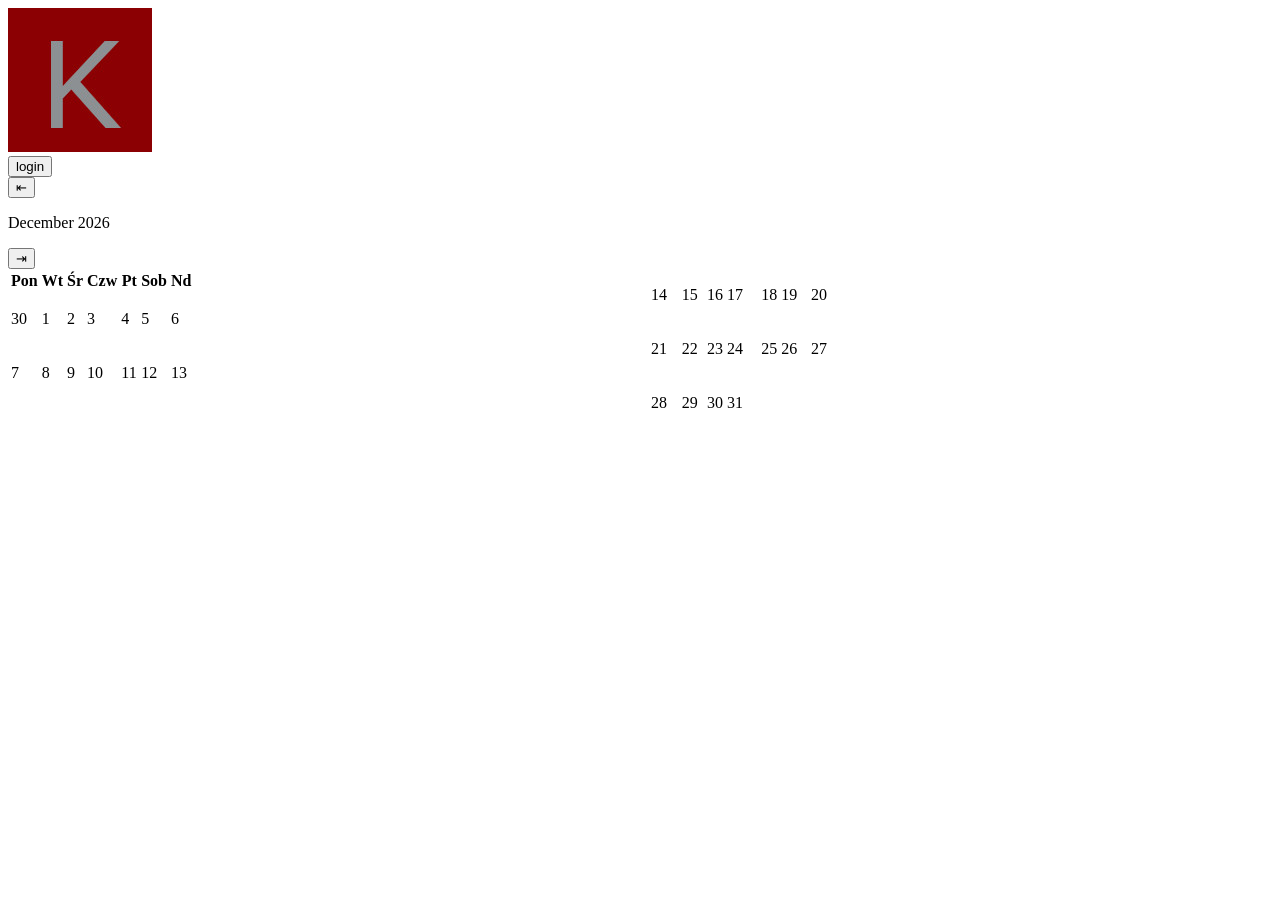
==== index.html @ d73b8485 "Added base of dynamic calendar" ====
<!DOCTYPE html>
<html lang="pl">
<head>
    <title>Kalendarz Akademicki Politechniki Łódzkiej</title>
    <meta charset="UTF-8"/>
    <link rel="stylesheet" href="/11-resources/01-css/style.css">
    <link rel="stylesheet" href="/01-pages/00-00-index/01-css/calendar.css">
    <link rel="icon" href="/11-resources/02-image/Favico.jpg">
    <script type="text/javascript" src="/01-pages/00-00-index/05-js/index.js"></script>
</head>
<body>
    <header>
        <section>
            <img src="/11-resources/02-image/Favico.jpg">
        </section>
        <section>
            <button id="login-button">login</button>
        </section>
    </header>
    <main>
        <nav>
            <button id="prev-month-button">&larrb;</button>
            <p id="current-date-paragraph"></p>
            <button id="next-month-button">&rarrb;</button>
        </nav>
        <section id="calendar">
            <section id="calendar-main">
                <table>
                    <thead></thead>
                    <tbody></tbody>
                </table>
            </section>
            <section id="calendar-legend">

            </section>
        </section>
    </main>
    <script>
        document.addEventListener("DOMContentLoaded", () => start());
        document.getElementById("login-button").addEventListener("click", function() {
            window.location = "login.html";
        });
        document.getElementById("next-month-button").addEventListener("click", () => nextMonth());
        document.getElementById("prev-month-button").addEventListener("click", () => prevMonth());
    </script>
</body>
</html>
---- 01-pages/00-00-index/01-css/calendar.css ----
#calendar {
    columns: 2;
}

#calendar-main {
    width: 70%;
}

#calendar-legend {
    width: 30%;
}
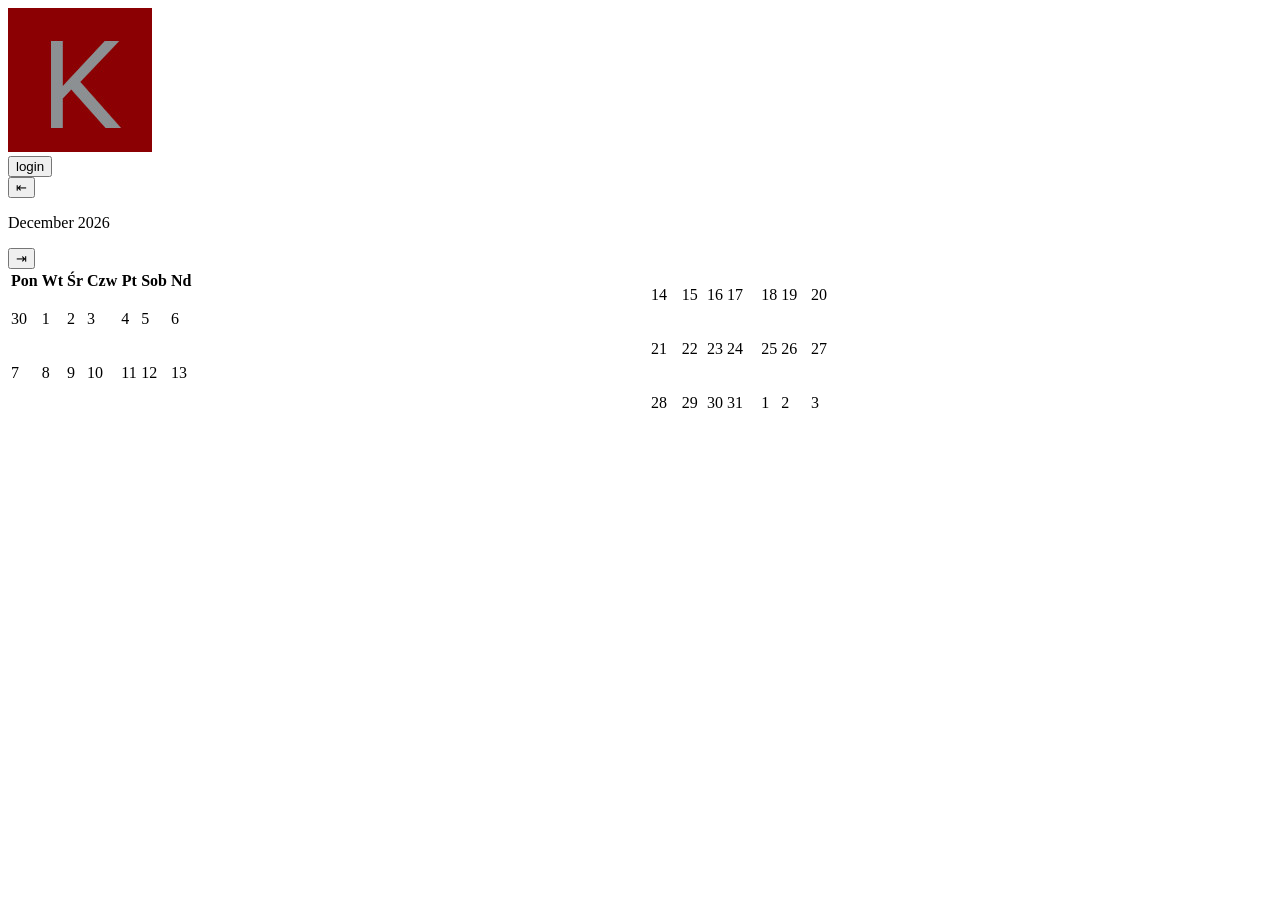
==== commit 78f4860f: "Fixed login page name" ====
--- a/index.html
+++ b/index.html
@@ -38,7 +38,7 @@
     <script>
         document.addEventListener("DOMContentLoaded", () => start());
         document.getElementById("login-button").addEventListener("click", function() {
-            window.location = "login.html";
+            window.location = "/00-01-login.html";
         });
         document.getElementById("next-month-button").addEventListener("click", () => nextMonth());
         document.getElementById("prev-month-button").addEventListener("click", () => prevMonth());
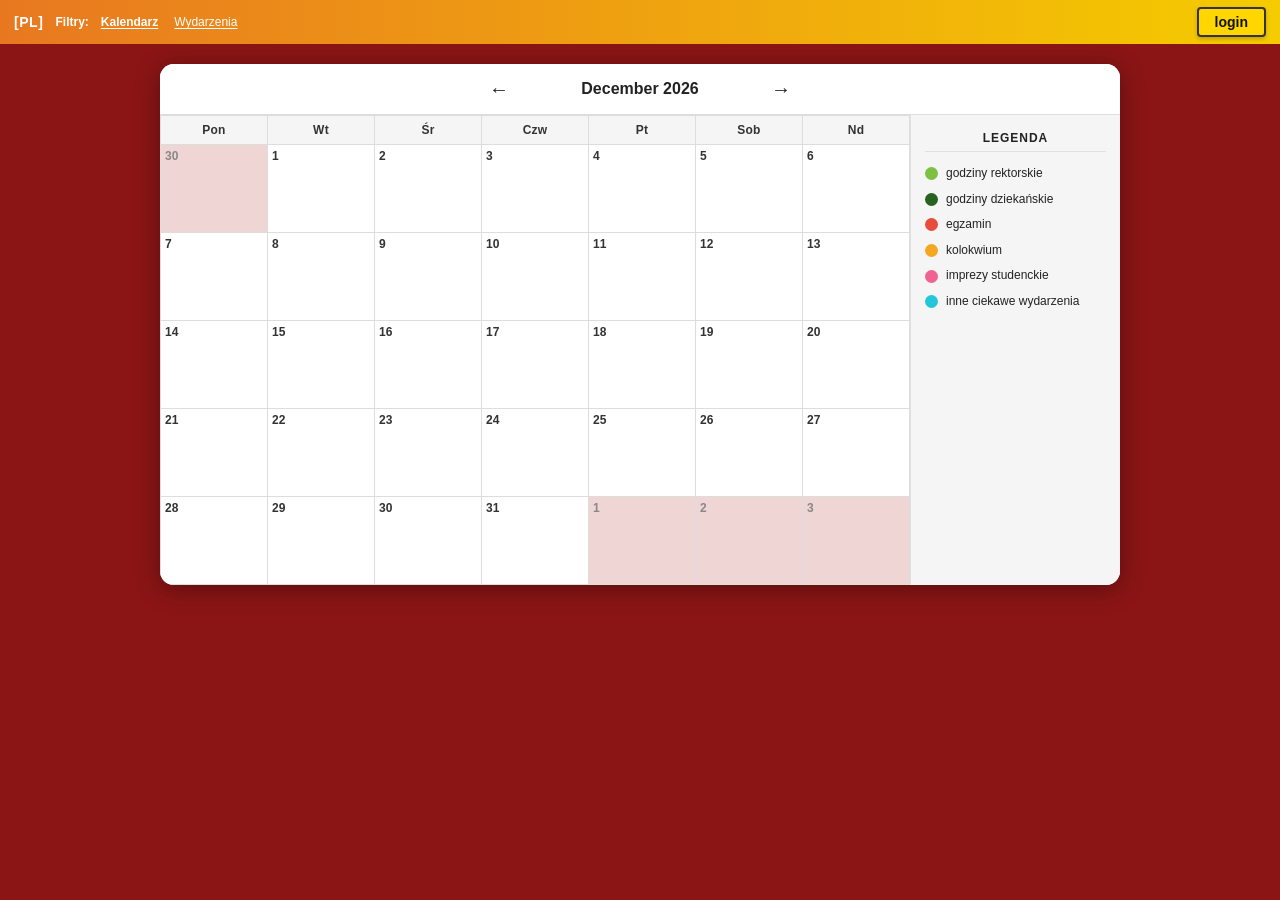
==== commit 4d52fa97: "Almost finished frontend" ====
--- a/index.html
+++ b/index.html
@@ -3,45 +3,162 @@
 <head>
     <title>Kalendarz Akademicki Politechniki Łódzkiej</title>
     <meta charset="UTF-8"/>
-    <link rel="stylesheet" href="/11-resources/01-css/style.css">
-    <link rel="stylesheet" href="/01-pages/00-00-index/01-css/calendar.css">
-    <link rel="icon" href="/11-resources/02-image/Favico.jpg">
-    <script type="text/javascript" src="/01-pages/00-00-index/05-js/index.js"></script>
+    <meta name="viewport" content="width=device-width, initial-scale=1.0">
+    <link rel="stylesheet" href="11-resources/01-css/style.css">
+    <link rel="stylesheet" href="01-pages/00-00-index/01-css/calendar.css">
+    <link rel="icon" href="11-resources/02-image/Favico.jpg">
+    <!-- Kolejność ważna: db → auth → index → editor -->
+    <script src="01-pages/00-00-index/05-js/db.js"></script>
+    <script src="01-pages/00-00-index/05-js/auth.js"></script>
+    <script src="01-pages/00-00-index/05-js/index.js"></script>
+    <script src="01-pages/00-00-index/05-js/editor.js"></script>
 </head>
 <body>
-    <header>
-        <section>
-            <img src="/11-resources/02-image/Favico.jpg">
-        </section>
-        <section>
-            <button id="login-button">login</button>
-        </section>
+    <header class="app-header">
+        <span class="lang-indicator">[PL]</span>
+        <div class="header-filters">
+            <span class="filters-label">Filtry:</span>
+            <button class="tab-btn tab-btn--active" id="tab-calendar">Kalendarz</button>
+            <button class="tab-btn" id="tab-events">Wydarzenia</button>
+            <button class="tab-btn" id="tab-edit" hidden>Edytuj</button>
+        </div>
+        <div class="header-actions">
+            <span class="editor-badge" id="editor-badge" hidden>REDAKTOR</span>
+            <button class="btn-login" id="login-button">login</button>
+        </div>
     </header>
+
     <main>
-        <nav>
-            <button id="prev-month-button">&larrb;</button>
-            <p id="current-date-paragraph"></p>
-            <button id="next-month-button">&rarrb;</button>
-        </nav>
-        <section id="calendar">
-            <section id="calendar-main">
-                <table>
-                    <thead></thead>
-                    <tbody></tbody>
-                </table>
+        <div class="calendar-wrapper">
+            <nav class="month-nav">
+                <button class="btn-nav" id="prev-month-button">&#8592;</button>
+                <p id="current-date-paragraph"></p>
+                <button class="btn-nav" id="next-month-button">&#8594;</button>
+            </nav>
+
+            <section id="calendar">
+                <!-- Siatka kalendarza -->
+                <section id="calendar-main">
+                    <table>
+                        <thead></thead>
+                        <tbody></tbody>
+                    </table>
+                </section>
+
+                <!-- Legenda (widok widza) -->
+                <section id="calendar-legend">
+                    <h3 class="legend-title">LEGENDA</h3>
+                    <div class="legend-item">
+                        <span class="legend-dot legend-dot--rektorskie"></span>godziny rektorskie
+                    </div>
+                    <div class="legend-item">
+                        <span class="legend-dot legend-dot--dziekanskie"></span>godziny dziekańskie
+                    </div>
+                    <div class="legend-item">
+                        <span class="legend-dot legend-dot--egzamin"></span>egzamin
+                    </div>
+                    <div class="legend-item">
+                        <span class="legend-dot legend-dot--kolokwium"></span>kolokwium
+                    </div>
+                    <div class="legend-item">
+                        <span class="legend-dot legend-dot--imprezy"></span>imprezy studenckie
+                    </div>
+                    <div class="legend-item">
+                        <span class="legend-dot legend-dot--inne"></span>inne ciekawe wydarzenia
+                    </div>
+                </section>
+
+                <!-- Panel redaktora (tryb Edytuj) — domyślnie ukryty -->
+                <aside id="editor-panel" class="editor-panel" hidden>
+                    <div class="editor-panel__title" id="editor-date-title">Wybierz datę ↑</div>
+
+                    <ul class="event-list" id="event-list"></ul>
+
+                    <form class="event-form" id="event-form" hidden novalidate>
+                        <!-- Krok 1: siatka kategorii -->
+                        <div class="form-kat-grid" id="form-kat-grid">
+                            <button type="button" class="form-kat-btn form-kat-btn--rektorskie" data-kat="rektorskie">godziny rektorskie</button>
+                            <button type="button" class="form-kat-btn form-kat-btn--dziekanskie" data-kat="dziekanskie">godziny dziekańskie</button>
+                            <button type="button" class="form-kat-btn form-kat-btn--egzamin" data-kat="egzamin">egzamin</button>
+                            <button type="button" class="form-kat-btn form-kat-btn--kolokwium" data-kat="kolokwium">kolokwium</button>
+                            <button type="button" class="form-kat-btn form-kat-btn--imprezy" data-kat="imprezy">imprezy studenckie</button>
+                            <button type="button" class="form-kat-btn form-kat-btn--inne" data-kat="inne">inne ciekawe wydarzenia</button>
+                        </div>
+                        <!-- Krok 2: banner wybranej kategorii -->
+                        <div class="form-kat-banner" id="form-kat-banner" hidden></div>
+                        <!-- Pola wspólne -->
+                        <label class="event-form__label">dnia
+                            <input type="date" class="event-form__input" id="form-data" required>
+                        </label>
+                        <label class="event-form__label">w godzinach
+                            <div class="event-form__time-row">
+                                <input type="time" class="event-form__input" id="form-czas-od">
+                                <span>–</span>
+                                <input type="time" class="event-form__input" id="form-czas-do">
+                            </div>
+                        </label>
+                        <label class="event-form__label" id="form-skrot-label" hidden>skrót
+                            <input type="text" class="event-form__input" id="form-skrot"
+                                   placeholder="np. AM2, Juwenalia..." required>
+                        </label>
+                        <!-- Pola tylko dla egzaminu / kolokwium -->
+                        <div id="form-exam-fields" hidden>
+                            <label class="event-form__label">grupa
+                                <input type="text" class="event-form__input" id="form-grupa" placeholder="np. I1">
+                            </label>
+                            <label class="event-form__label">Przedmiot
+                                <input type="text" class="event-form__input" id="form-przedmiot" placeholder="pełna nazwa">
+                            </label>
+                            <label class="event-form__label">sala
+                                <input type="text" class="event-form__input" id="form-sala" placeholder="np. C2.WEIA">
+                            </label>
+                        </div>
+                        <label class="event-form__label">szczegóły
+                            <textarea class="event-form__textarea" id="form-szczegoly"
+                                      placeholder="dodatkowe informacje..."></textarea>
+                        </label>
+                        <div class="event-form-buttons">
+                            <button type="submit" class="btn-confirm" id="btn-confirm">ZATWIERDŹ</button>
+                            <button type="button" class="btn-odrzuc" id="btn-odrzuc">ODRZUĆ</button>
+                        </div>
+                    </form>
+                </aside>
             </section>
-            <section id="calendar-legend">
+        </div>
+    </main>
 
-            </section>
-        </section>
-    </main>
+    <footer class="mobile-footer">
+        <button class="footer-tab footer-tab--active">Kalendarz &#9660;</button>
+        <button class="footer-tab">Pogoda</button>
+        <button class="footer-tab">Legenda</button>
+    </footer>
+
+    <!-- Dymek informacyjny (macOS-style popover) -->
+    <div id="event-popover" class="event-popover" hidden>
+        <div class="popover-header" id="popover-header"></div>
+        <div class="popover-body">
+            <div class="popover-main"     id="popover-main"></div>
+            <div class="popover-time"     id="popover-time"     hidden></div>
+            <div class="popover-group"    id="popover-group"    hidden></div>
+            <div class="popover-location" id="popover-location" hidden></div>
+            <div class="popover-details"  id="popover-details"  hidden></div>
+            <!-- Przyciski akcji — widoczne tylko dla redaktora -->
+            <div class="popover-actions" id="popover-actions" hidden>
+                <button class="btn-popover-edit"   id="btn-popover-edit">Edytuj</button>
+                <button class="btn-popover-cancel" id="btn-popover-cancel">Odwołaj</button>
+            </div>
+        </div>
+    </div>
+
     <script>
         document.addEventListener("DOMContentLoaded", () => start());
-        document.getElementById("login-button").addEventListener("click", function() {
-            window.location = "/00-01-login.html";
+        document.getElementById("login-button").addEventListener("click", function () {
+            if (!Auth.isLoggedIn()) {
+                window.location = "00-01-login.html";
+            }
         });
         document.getElementById("next-month-button").addEventListener("click", () => nextMonth());
         document.getElementById("prev-month-button").addEventListener("click", () => prevMonth());
     </script>
 </body>
-</html>+</html>
--- a/11-resources/01-css/style.css
+++ b/11-resources/01-css/style.css
@@ -0,0 +1,525 @@
+/* ============================================================
+   KALENDARZ PODRĘCZNY STUDENTA — Global Styles
+   ============================================================ */
+
+/* ============================================================
+   CSS CUSTOM PROPERTIES
+   ============================================================ */
+:root {
+  /* App background */
+  --color-bg-app: #8b1515;
+
+  /* Header gradient */
+  --color-header-from: #e87820;
+  --color-header-to:   #f5cc00;
+
+  /* Surfaces */
+  --color-bg-card:       #ffffff;
+  --color-bg-card-inner: #f7f7f7;
+
+  /* Text */
+  --color-text-on-dark:  #ffffff;
+  --color-text-on-light: #222222;
+  --color-text-muted:    #888888;
+
+  /* Primary button — yellow */
+  --color-btn-primary-bg:     #ffd600;
+  --color-btn-primary-border: #333333;
+  --color-btn-primary-text:   #111111;
+
+  /* Secondary button — white */
+  --color-btn-secondary-bg:     #ffffff;
+  --color-btn-secondary-border: #555555;
+  --color-btn-secondary-text:   #222222;
+
+  /* Inputs */
+  --color-input-bg:     #f0f0f0;
+  --color-input-border: #cccccc;
+  --color-input-text:   #333333;
+  --color-input-focus:  #ffd600;
+
+  /* Calendar cells */
+  --color-cell-active:   #ffffff;
+  --color-cell-inactive: #f0d5d5;
+  --color-cell-border:   #dddddd;
+  --color-cell-head-bg:  #f5f5f5;
+  --color-cell-head-text:#333333;
+
+  /* Event category colours */
+  --color-cat-rektorskie:  #7cc142;
+  --color-cat-dziekanskie: #276221;
+  --color-cat-egzamin:     #e74c3c;
+  --color-cat-kolokwium:   #f5a623;
+  --color-cat-imprezy:     #f06292;
+  --color-cat-inne:        #26c6da;
+
+  /* Legend */
+  --color-legend-bg:     #f5f5f5;
+  --color-legend-border: #e0e0e0;
+
+  /* Error / status */
+  --color-error-bg:     #fff0f0;
+  --color-error-border: #cc0000;
+  --color-error-text:   #cc0000;
+
+  /* Editor badge */
+  --color-editor-bg:   #4caf50;
+  --color-editor-text: #ffffff;
+
+  /* Sizing & spacing */
+  --header-h:          44px;
+  --footer-mobile-h:   48px;
+  --radius-sm:          4px;
+  --radius-md:          8px;
+  --radius-lg:         14px;
+
+  /* Shadows */
+  --shadow-card: 0 4px 24px rgba(0, 0, 0, 0.35);
+  --shadow-btn:  0 2px 4px  rgba(0, 0, 0, 0.20);
+
+  /* Typography */
+  --font-main:   'Segoe UI', Arial, sans-serif;
+  --fz-xs:   10px;
+  --fz-sm:   12px;
+  --fz-base: 14px;
+  --fz-md:   15px;
+  --fz-lg:   16px;
+  --fz-xl:   20px;
+}
+
+/* ---- Dark theme skeleton (activate via JS: document.documentElement.dataset.theme="dark") ---- */
+[data-theme="dark"] {
+  --color-bg-app:        #1a0505;
+  --color-bg-card:       #252525;
+  --color-bg-card-inner: #2e2e2e;
+  --color-text-on-light: #f0f0f0;
+  --color-text-muted:    #aaaaaa;
+  --color-cell-active:   #2e2e2e;
+  --color-cell-inactive: #1f1f1f;
+  --color-cell-border:   #444444;
+  --color-cell-head-bg:  #333333;
+  --color-cell-head-text:#cccccc;
+  --color-input-bg:      #3a3a3a;
+  --color-input-border:  #555555;
+  --color-input-text:    #f0f0f0;
+  --color-legend-bg:     #252525;
+  --color-legend-border: #444444;
+  --color-error-bg:      #3a1010;
+  --color-error-text:    #ff8080;
+}
+
+/* ---- High-contrast theme skeleton (activate via JS: document.documentElement.dataset.theme="contrast") ---- */
+[data-theme="contrast"] {
+  --color-bg-app:             #000000;
+  --color-header-from:        #ff6600;
+  --color-header-to:          #ffdd00;
+  --color-bg-card:            #ffffff;
+  --color-bg-card-inner:      #ffffff;
+  --color-text-on-light:      #000000;
+  --color-text-muted:         #444444;
+  --color-btn-primary-bg:     #ffff00;
+  --color-btn-primary-border: #000000;
+  --color-btn-primary-text:   #000000;
+  --color-btn-secondary-bg:     #ffffff;
+  --color-btn-secondary-border: #000000;
+  --color-btn-secondary-text:   #000000;
+  --color-input-bg:           #ffffff;
+  --color-input-border:       #000000;
+  --color-input-text:         #000000;
+  --color-cell-border:        #000000;
+  --color-cell-inactive:      #e8e8e8;
+  --color-cell-head-bg:       #f0f0f0;
+  --color-legend-bg:          #f0f0f0;
+  --color-legend-border:      #000000;
+  --color-error-border:       #000000;
+  --color-error-text:         #000000;
+}
+
+
+/* ============================================================
+   RESET & BASE
+   ============================================================ */
+*, *::before, *::after {
+  box-sizing: border-box;
+  margin: 0;
+  padding: 0;
+}
+
+html {
+  font-size: var(--fz-base);
+  scroll-behavior: smooth;
+}
+
+body {
+  font-family: var(--font-main);
+  background-color: var(--color-bg-app);
+  color: var(--color-text-on-dark);
+  min-height: 100vh;
+  overflow-x: hidden;
+}
+
+img {
+  max-width: 100%;
+  display: block;
+}
+
+button {
+  font-family: var(--font-main);
+  cursor: pointer;
+}
+
+[hidden] {
+  display: none !important;
+}
+
+
+/* ============================================================
+   HEADER
+   ============================================================ */
+.app-header {
+  position: sticky;
+  top: 0;
+  z-index: 100;
+  width: 100%;
+  min-height: var(--header-h);
+  background: linear-gradient(to right, var(--color-header-from), var(--color-header-to));
+  display: flex;
+  align-items: center;
+  padding: 0 14px;
+  gap: 12px;
+}
+
+.lang-indicator {
+  font-weight: 700;
+  font-size: var(--fz-base);
+  color: var(--color-text-on-dark);
+  letter-spacing: 0.04em;
+  flex-shrink: 0;
+  white-space: nowrap;
+}
+
+.header-filters {
+  display: flex;
+  align-items: center;
+  gap: 8px;
+  flex: 1;
+  flex-wrap: nowrap;
+  overflow: hidden;
+}
+
+.filters-label {
+  color: var(--color-text-on-dark);
+  font-size: var(--fz-sm);
+  font-weight: 600;
+  white-space: nowrap;
+}
+
+.header-actions {
+  display: flex;
+  align-items: center;
+  gap: 8px;
+  flex-shrink: 0;
+}
+
+/* ============================================================
+   TAB BUTTONS (header filter tabs)
+   ============================================================ */
+.tab-btn {
+  background: none;
+  border: none;
+  color: var(--color-text-on-dark);
+  font-size: var(--fz-sm);
+  font-family: var(--font-main);
+  font-weight: 400;
+  cursor: pointer;
+  padding: 2px 4px;
+  text-decoration: underline;
+  text-underline-offset: 2px;
+  white-space: nowrap;
+  border-radius: var(--radius-sm);
+  transition: opacity 0.12s;
+}
+
+.tab-btn--active {
+  font-weight: 700;
+}
+
+.tab-btn:hover {
+  opacity: 0.8;
+}
+
+
+/* ============================================================
+   PRIMARY BUTTON — yellow
+   ============================================================ */
+.btn-primary,
+.btn-login {
+  background-color: var(--color-btn-primary-bg);
+  color: var(--color-btn-primary-text);
+  border: 2px solid var(--color-btn-primary-border);
+  border-radius: var(--radius-sm);
+  padding: 5px 16px;
+  font-size: var(--fz-base);
+  font-weight: 700;
+  box-shadow: var(--shadow-btn);
+  transition: filter 0.12s;
+  white-space: nowrap;
+}
+
+.btn-primary:hover,
+.btn-login:hover {
+  filter: brightness(0.92);
+}
+
+/* ============================================================
+   SECONDARY BUTTON — white
+   ============================================================ */
+.btn-secondary {
+  background-color: var(--color-btn-secondary-bg);
+  color: var(--color-btn-secondary-text);
+  border: 2px solid var(--color-btn-secondary-border);
+  border-radius: var(--radius-sm);
+  padding: 5px 16px;
+  font-size: var(--fz-base);
+  font-weight: 700;
+  box-shadow: var(--shadow-btn);
+  transition: filter 0.12s;
+  white-space: nowrap;
+}
+
+.btn-secondary:hover {
+  filter: brightness(0.93);
+}
+
+
+/* ============================================================
+   EDITOR BADGE
+   ============================================================ */
+.editor-badge {
+  background-color: var(--color-editor-bg);
+  color: var(--color-editor-text);
+  font-weight: 700;
+  font-size: var(--fz-sm);
+  padding: 3px 10px;
+  border-radius: var(--radius-sm);
+  letter-spacing: 0.07em;
+  white-space: nowrap;
+}
+
+
+/* ============================================================
+   FORM INPUT (shared)
+   ============================================================ */
+.form-input {
+  display: block;
+  width: 100%;
+  background-color: var(--color-input-bg);
+  border: 1px solid var(--color-input-border);
+  border-radius: var(--radius-sm);
+  padding: 8px 12px;
+  font-size: var(--fz-base);
+  font-family: var(--font-main);
+  color: var(--color-input-text);
+  transition: border-color 0.12s, outline 0.12s;
+}
+
+.form-input::placeholder {
+  color: var(--color-text-muted);
+}
+
+.form-input:focus {
+  outline: 2px solid var(--color-input-focus);
+  outline-offset: 1px;
+  border-color: var(--color-input-focus);
+}
+
+
+/* ============================================================
+   MAIN / PAGE LAYOUT
+   ============================================================ */
+main {
+  padding: 20px 16px;
+  display: flex;
+  justify-content: center;
+  align-items: flex-start;
+  min-height: calc(100vh - var(--header-h));
+}
+
+
+/* ============================================================
+   LOGIN PAGE
+   ============================================================ */
+.login-page main {
+  align-items: center;
+  min-height: calc(100vh - var(--header-h));
+}
+
+.login-card {
+  background-color: rgba(0, 0, 0, 0.18);
+  border-radius: var(--radius-lg);
+  padding: 40px 48px;
+  width: 100%;
+  max-width: 420px;
+  box-shadow: var(--shadow-card);
+}
+
+.login-title {
+  color: var(--color-text-on-dark);
+  font-size: var(--fz-lg);
+  font-weight: 600;
+  text-align: center;
+  margin-bottom: 24px;
+  line-height: 1.4;
+}
+
+.login-form {
+  display: flex;
+  flex-direction: column;
+  gap: 12px;
+}
+
+.login-buttons {
+  display: flex;
+  gap: 12px;
+  justify-content: center;
+  margin-top: 4px;
+}
+
+.login-buttons .btn-primary,
+.login-buttons .btn-secondary {
+  flex: 1;
+  text-align: center;
+}
+
+.login-error {
+  background-color: var(--color-error-bg);
+  border: 1px solid var(--color-error-border);
+  border-radius: var(--radius-sm);
+  padding: 8px 14px;
+  color: var(--color-error-text);
+  font-size: var(--fz-sm);
+  font-weight: 600;
+  text-align: center;
+}
+
+
+/* ============================================================
+   MOBILE FOOTER NAVIGATION
+   ============================================================ */
+.mobile-footer {
+  display: none;
+  position: fixed;
+  bottom: 0;
+  left: 0;
+  right: 0;
+  height: var(--footer-mobile-h);
+  background-color: var(--color-bg-app);
+  border-top: 2px solid rgba(255, 255, 255, 0.18);
+  z-index: 200;
+}
+
+.footer-tab {
+  flex: 1;
+  height: 100%;
+  background: none;
+  border: none;
+  border-right: 1px solid rgba(255, 255, 255, 0.18);
+  color: var(--color-text-on-dark);
+  font-size: var(--fz-sm);
+  font-family: var(--font-main);
+  transition: background-color 0.12s;
+}
+
+.footer-tab:last-child {
+  border-right: none;
+}
+
+.footer-tab--active {
+  font-weight: 700;
+  background-color: rgba(255, 255, 255, 0.1);
+}
+
+.footer-tab:hover {
+  background-color: rgba(255, 255, 255, 0.08);
+}
+
+
+/* ============================================================
+   RESPONSIVE — 1024 px
+   ============================================================ */
+@media (max-width: 1024px) {
+  main {
+    padding: 14px 12px;
+  }
+}
+
+
+/* ============================================================
+   RESPONSIVE — 768 px
+   ============================================================ */
+@media (max-width: 768px) {
+  .header-filters {
+    gap: 6px;
+  }
+
+  main {
+    padding: 8px;
+    padding-bottom: calc(var(--footer-mobile-h) + 8px);
+    align-items: flex-start;
+  }
+
+  .mobile-footer {
+    display: flex;
+  }
+
+  /* Login */
+  .login-card {
+    padding: 28px 24px;
+  }
+
+  .login-buttons {
+    flex-direction: column;
+  }
+}
+
+
+/* ============================================================
+   RESPONSIVE — 480 px
+   ============================================================ */
+@media (max-width: 480px) {
+  .app-header {
+    padding: 0 10px;
+    gap: 8px;
+    min-height: 38px;
+    --header-h: 38px;
+  }
+
+  .filters-label {
+    display: none;
+  }
+
+  .tab-btn {
+    font-size: var(--fz-xs);
+  }
+
+  main {
+    padding: 4px;
+    padding-bottom: calc(var(--footer-mobile-h) + 4px);
+  }
+
+  .login-card {
+    padding: 24px 16px;
+    border-radius: var(--radius-md);
+  }
+
+  .login-title {
+    font-size: var(--fz-md);
+  }
+
+  .btn-primary,
+  .btn-login,
+  .btn-secondary {
+    padding: 6px 12px;
+    font-size: var(--fz-sm);
+  }
+}
--- a/01-pages/00-00-index/01-css/calendar.css
+++ b/01-pages/00-00-index/01-css/calendar.css
@@ -1,11 +1,750 @@
+/* ============================================================
+   KALENDARZ PODRĘCZNY STUDENTA — Calendar Styles
+   ============================================================ */
+
+/* ============================================================
+   CALENDAR WRAPPER (white card on dark bg)
+   ============================================================ */
+.calendar-wrapper {
+  background-color: var(--color-bg-card);
+  border-radius: var(--radius-lg);
+  box-shadow: var(--shadow-card);
+  width: 100%;
+  max-width: 960px;
+  overflow: hidden;
+  color: var(--color-text-on-light);
+}
+
+
+/* ============================================================
+   MONTH NAVIGATION (inside white card)
+   ============================================================ */
+.month-nav {
+  display: flex;
+  align-items: center;
+  justify-content: center;
+  gap: 20px;
+  padding: 10px 16px;
+  background-color: var(--color-bg-card);
+  border-bottom: 1px solid var(--color-cell-border);
+}
+
+.month-nav #current-date-paragraph {
+  font-size: var(--fz-lg);
+  font-weight: 700;
+  color: var(--color-text-on-light);
+  min-width: 200px;
+  text-align: center;
+  line-height: 1.3;
+}
+
+.btn-nav {
+  background: none;
+  border: 1px solid transparent;
+  font-size: var(--fz-xl);
+  font-weight: 700;
+  color: var(--color-text-on-light);
+  padding: 4px 10px;
+  border-radius: var(--radius-sm);
+  line-height: 1;
+  transition: background-color 0.12s, border-color 0.12s;
+}
+
+.btn-nav:hover {
+  background-color: var(--color-cell-inactive);
+  border-color: var(--color-cell-border);
+}
+
+
+/* ============================================================
+   CALENDAR SECTION — side-by-side layout
+   ============================================================ */
 #calendar {
-    columns: 2;
+  display: flex;
+  align-items: stretch;
+  min-height: 420px;
 }
 
 #calendar-main {
-    width: 70%;
+  flex: 1;
+  min-width: 0;
+  overflow-x: auto;
 }
 
 #calendar-legend {
-    width: 30%;
-}+  width: 210px;
+  flex-shrink: 0;
+  background-color: var(--color-legend-bg);
+  border-left: 1px solid var(--color-legend-border);
+  padding: 16px 14px;
+}
+
+
+/* ============================================================
+   CALENDAR TABLE
+   ============================================================ */
+#calendar-main table {
+  width: 100%;
+  border-collapse: collapse;
+  table-layout: fixed;
+}
+
+#calendar-main thead th {
+  background-color: var(--color-cell-head-bg);
+  color: var(--color-cell-head-text);
+  font-size: var(--fz-sm);
+  font-weight: 700;
+  text-align: center;
+  padding: 7px 4px;
+  border: 1px solid var(--color-cell-border);
+  letter-spacing: 0.02em;
+}
+
+#calendar-main tbody td {
+  vertical-align: top;
+  border: 1px solid var(--color-cell-border);
+  padding: 4px 4px 2px;
+  height: 88px;
+  position: relative;
+  overflow: hidden;
+}
+
+#calendar-main tbody td > p {
+  font-size: var(--fz-sm);
+  font-weight: 700;
+  color: var(--color-cell-head-text);
+  line-height: 1.2;
+  margin-bottom: 3px;
+}
+
+
+/* ============================================================
+   CALENDAR CELL STATES
+   ============================================================ */
+.tile-calendar-active {
+  background-color: var(--color-cell-active);
+}
+
+.tile-calendar-inactive {
+  background-color: var(--color-cell-inactive);
+}
+
+.tile-calendar-inactive > p {
+  color: var(--color-text-muted) !important;
+}
+
+/* Today highlight */
+.tile-calendar-today {
+  background-color: var(--color-cell-active);
+  outline: 2px solid var(--color-btn-primary-bg);
+  outline-offset: -2px;
+}
+
+.tile-calendar-today > p {
+  color: var(--color-btn-primary-border);
+}
+
+/* Selected cell (editor mode) — yellow fill + glowing orange frame */
+.tile-calendar-selected {
+  background-color: #FFE44D !important;
+  box-shadow:
+    inset 0 0 0 3px #FF9500,
+    inset 0 1px 0 rgba(255, 210, 80, 0.6),
+    0 0 12px rgba(255, 149, 0, 0.45);
+  position: relative;
+  z-index: 1;
+}
+
+
+/* ============================================================
+   EVENT TAGS inside calendar cells
+   ============================================================ */
+.event-tag {
+  display: block;
+  font-size: 9px;
+  font-weight: 700;
+  padding: 1px 4px;
+  border-radius: 3px;
+  margin-bottom: 2px;
+  white-space: nowrap;
+  overflow: hidden;
+  text-overflow: ellipsis;
+  color: #ffffff;
+  line-height: 1.5;
+  cursor: pointer;
+}
+
+/* Live-preview tag — shown while filling in the form */
+.event-tag--preview {
+  font-size: 10px;
+  font-weight: 800;
+  padding: 2px 6px;
+  border-radius: 5px;
+  text-align: center;
+  box-shadow: 0 1px 5px rgba(0, 0, 0, 0.28);
+  letter-spacing: 0.02em;
+}
+
+.event-tag--rektorskie  { background-color: var(--color-cat-rektorskie); }
+.event-tag--dziekanskie { background-color: var(--color-cat-dziekanskie); }
+.event-tag--egzamin     { background-color: var(--color-cat-egzamin); }
+.event-tag--kolokwium   {
+  background-color: var(--color-cat-kolokwium);
+  color: var(--color-text-on-light);
+}
+.event-tag--imprezy     { background-color: var(--color-cat-imprezy); }
+.event-tag--inne        { background-color: var(--color-cat-inne); }
+
+
+/* ============================================================
+   LEGEND PANEL
+   ============================================================ */
+.legend-title,
+#calendar-legend > h3 {
+  font-size: var(--fz-sm);
+  font-weight: 700;
+  color: var(--color-text-on-light);
+  text-align: center;
+  text-transform: uppercase;
+  letter-spacing: 0.08em;
+  margin-bottom: 14px;
+  padding-bottom: 6px;
+  border-bottom: 1px solid var(--color-legend-border);
+}
+
+.legend-item {
+  display: flex;
+  align-items: center;
+  gap: 8px;
+  margin-bottom: 10px;
+  font-size: var(--fz-sm);
+  color: var(--color-text-on-light);
+  line-height: 1.3;
+}
+
+.legend-dot {
+  width: 13px;
+  height: 13px;
+  border-radius: 50%;
+  flex-shrink: 0;
+}
+
+.legend-dot--rektorskie  { background-color: var(--color-cat-rektorskie); }
+.legend-dot--dziekanskie { background-color: var(--color-cat-dziekanskie); }
+.legend-dot--egzamin     { background-color: var(--color-cat-egzamin); }
+.legend-dot--kolokwium   { background-color: var(--color-cat-kolokwium); }
+.legend-dot--imprezy     { background-color: var(--color-cat-imprezy); }
+.legend-dot--inne        { background-color: var(--color-cat-inne); }
+
+
+/* ============================================================
+   EDITOR SIDE PANEL (right of calendar in editor mode)
+   ============================================================ */
+.editor-panel {
+  width: 250px;
+  flex-shrink: 0;
+  background-color: var(--color-bg-card-inner);
+  border-left: 1px solid var(--color-cell-border);
+  padding: 14px 12px;
+  display: flex;
+  flex-direction: column;
+  gap: 10px;
+  overflow-y: auto;
+}
+
+.editor-panel__title {
+  font-size: var(--fz-sm);
+  font-weight: 700;
+  text-transform: uppercase;
+  letter-spacing: 0.07em;
+  color: var(--color-text-on-light);
+  padding-bottom: 6px;
+  border-bottom: 1px solid var(--color-legend-border);
+}
+
+/* Category selection grid */
+.form-kat-grid {
+  display: grid;
+  grid-template-columns: 1fr 1fr;
+  gap: 6px;
+  margin-bottom: 4px;
+}
+
+.form-kat-btn {
+  padding: 6px 4px;
+  font-size: var(--fz-xs);
+  font-weight: 700;
+  color: #ffffff;
+  border: none;
+  border-radius: var(--radius-sm);
+  text-align: center;
+  cursor: pointer;
+  line-height: 1.3;
+  transition: filter 0.12s;
+}
+
+.form-kat-btn:hover {
+  filter: brightness(1.12);
+}
+
+.form-kat-btn--rektorskie  { background-color: var(--color-cat-rektorskie); }
+.form-kat-btn--dziekanskie { background-color: var(--color-cat-dziekanskie); }
+.form-kat-btn--egzamin     { background-color: var(--color-cat-egzamin); }
+.form-kat-btn--kolokwium   { background-color: var(--color-cat-kolokwium); color: var(--color-text-on-light); }
+.form-kat-btn--imprezy     { background-color: var(--color-cat-imprezy); }
+.form-kat-btn--inne        { background-color: var(--color-cat-inne); }
+
+/* Category banner shown after category is chosen */
+.form-kat-banner {
+  font-size: var(--fz-xs);
+  font-weight: 700;
+  color: #ffffff;
+  padding: 6px 10px;
+  border-radius: var(--radius-sm);
+  text-align: center;
+  text-transform: uppercase;
+  letter-spacing: 0.06em;
+}
+
+.form-kat-banner--rektorskie  { background-color: var(--color-cat-rektorskie); }
+.form-kat-banner--dziekanskie { background-color: var(--color-cat-dziekanskie); }
+.form-kat-banner--egzamin     { background-color: var(--color-cat-egzamin); }
+.form-kat-banner--kolokwium   { background-color: var(--color-cat-kolokwium); color: var(--color-text-on-light); }
+.form-kat-banner--imprezy     { background-color: var(--color-cat-imprezy); }
+.form-kat-banner--inne        { background-color: var(--color-cat-inne); }
+
+/* Time row — two inputs side by side */
+.event-form__time-row {
+  display: flex;
+  align-items: center;
+  gap: 4px;
+}
+
+.event-form__time-row input {
+  flex: 1;
+  min-width: 0;
+}
+
+.event-form__time-row span {
+  flex-shrink: 0;
+  color: var(--color-text-on-light);
+  font-weight: 700;
+}
+
+/* ZATWIERDŹ — green confirm button */
+.btn-confirm {
+  background-color: #28a745;
+  color: #ffffff;
+  border: 2px solid #1d7a38;
+  border-radius: var(--radius-sm);
+  padding: 5px 12px;
+  font-size: var(--fz-sm);
+  font-weight: 700;
+  transition: filter 0.12s;
+}
+
+.btn-confirm:hover:not(:disabled) {
+  filter: brightness(1.08);
+}
+
+.btn-confirm:disabled {
+  opacity: 0.35;
+  cursor: not-allowed;
+}
+
+/* ODRZUĆ — red reject button */
+.btn-odrzuc {
+  background-color: #dc3545;
+  color: #ffffff;
+  border: 2px solid #b02a37;
+  border-radius: var(--radius-sm);
+  padding: 5px 12px;
+  font-size: var(--fz-sm);
+  font-weight: 700;
+  transition: filter 0.12s;
+}
+
+.btn-odrzuc:hover {
+  filter: brightness(1.08);
+}
+
+.event-form-buttons {
+  display: flex;
+  gap: 8px;
+}
+
+
+/* ============================================================
+   EVENT FORM (inside editor panel)
+   ============================================================ */
+.event-form {
+  display: flex;
+  flex-direction: column;
+  gap: 7px;
+}
+
+.event-form__label {
+  font-size: var(--fz-xs);
+  font-weight: 600;
+  color: var(--color-text-on-light);
+  margin-bottom: 2px;
+  display: block;
+}
+
+.event-form__input,
+.event-form__select,
+.event-form__textarea {
+  width: 100%;
+  background-color: var(--color-input-bg);
+  border: 1px solid var(--color-input-border);
+  border-radius: var(--radius-sm);
+  padding: 5px 8px;
+  font-size: var(--fz-sm);
+  font-family: var(--font-main);
+  color: var(--color-input-text);
+  transition: border-color 0.12s;
+}
+
+.event-form__input:focus,
+.event-form__select:focus,
+.event-form__textarea:focus {
+  outline: 2px solid var(--color-input-focus);
+  outline-offset: 1px;
+  border-color: var(--color-input-focus);
+}
+
+.event-form__textarea {
+  resize: vertical;
+  min-height: 52px;
+}
+
+
+/* ============================================================
+   EVENT LIST (editor panel — selected-day events)
+   ============================================================ */
+.event-list {
+  list-style: none;
+  display: flex;
+  flex-direction: column;
+  gap: 5px;
+}
+
+.event-list__item {
+  display: flex;
+  align-items: center;
+  gap: 6px;
+  font-size: var(--fz-sm);
+  padding: 4px 6px;
+  border-radius: var(--radius-sm);
+  background-color: var(--color-bg-card);
+  border: 1px solid var(--color-cell-border);
+  color: var(--color-text-on-light);
+  cursor: pointer;
+}
+
+.event-list__item:hover {
+  border-color: var(--color-cat-inne);
+}
+
+.event-list__dot {
+  width: 10px;
+  height: 10px;
+  border-radius: 50%;
+  flex-shrink: 0;
+}
+
+.event-list__dot--rektorskie  { background-color: var(--color-cat-rektorskie); }
+.event-list__dot--dziekanskie { background-color: var(--color-cat-dziekanskie); }
+.event-list__dot--egzamin     { background-color: var(--color-cat-egzamin); }
+.event-list__dot--kolokwium   { background-color: var(--color-cat-kolokwium); }
+.event-list__dot--imprezy     { background-color: var(--color-cat-imprezy); }
+.event-list__dot--inne        { background-color: var(--color-cat-inne); }
+
+
+/* ============================================================
+   RESPONSIVE — 1024 px
+   ============================================================ */
+@media (max-width: 1024px) {
+  .calendar-wrapper {
+    max-width: 100%;
+  }
+
+  #calendar-legend {
+    width: 180px;
+  }
+
+  #calendar-main tbody td {
+    height: 76px;
+  }
+}
+
+
+/* ============================================================
+   RESPONSIVE — 768 px
+   ============================================================ */
+@media (max-width: 768px) {
+  .calendar-wrapper {
+    border-radius: var(--radius-md);
+  }
+
+  /* Stack legend below calendar on mobile */
+  #calendar {
+    flex-direction: column;
+  }
+
+  #calendar-legend {
+    width: 100%;
+    border-left: none;
+    border-top: 1px solid var(--color-legend-border);
+    /* hidden by default; shown via footer "Legenda" tab (JS) */
+    display: none;
+  }
+
+  #calendar-legend.is-visible {
+    display: block;
+  }
+
+  #calendar-main tbody td {
+    height: 58px;
+    padding: 2px 2px 1px;
+  }
+
+  #calendar-main thead th {
+    font-size: var(--fz-xs);
+    padding: 6px 2px;
+  }
+
+  #calendar-main tbody td > p {
+    font-size: var(--fz-xs);
+  }
+
+  .month-nav {
+    gap: 12px;
+    padding: 8px 10px;
+  }
+
+  .month-nav #current-date-paragraph {
+    min-width: 150px;
+    font-size: var(--fz-md);
+  }
+
+  /* Editor panel stacks below on mobile */
+  .editor-panel {
+    width: 100%;
+    border-left: none;
+    border-top: 1px solid var(--color-cell-border);
+  }
+}
+
+
+/* ============================================================
+   RESPONSIVE — 480 px
+   ============================================================ */
+@media (max-width: 480px) {
+  #calendar-main tbody td {
+    height: 48px;
+    padding: 1px;
+  }
+
+  #calendar-main thead th {
+    font-size: 9px;
+    padding: 5px 1px;
+  }
+
+  #calendar-main tbody td > p {
+    font-size: 9px;
+  }
+
+  .event-tag {
+    font-size: 8px;
+    padding: 1px 2px;
+    margin-bottom: 1px;
+  }
+
+  .month-nav {
+    gap: 8px;
+    padding: 7px 8px;
+  }
+
+  .month-nav #current-date-paragraph {
+    min-width: 120px;
+    font-size: var(--fz-base);
+  }
+
+  .btn-nav {
+    font-size: var(--fz-lg);
+    padding: 3px 8px;
+  }
+}
+
+
+/* ============================================================
+   EVENT POPOVER — macOS-style animated detail card
+   ============================================================ */
+
+@keyframes popoverIn {
+  from {
+    opacity: 0;
+    transform: scale(0.55);
+  }
+  to {
+    opacity: 1;
+    transform: scale(1);
+  }
+}
+
+@keyframes popoverOut {
+  from {
+    opacity: 1;
+    transform: scale(1);
+  }
+  to {
+    opacity: 0;
+    transform: scale(0.55);
+  }
+}
+
+.event-popover {
+  position: fixed;
+  z-index: 2000;
+  background: #ffffff;
+  border-radius: 14px;
+  width: 300px;
+  overflow: hidden;
+  /* Layered shadow like macOS panels */
+  box-shadow:
+    0 0 0 0.5px rgba(0, 0, 0, 0.09),
+    0 2px 6px  rgba(0, 0, 0, 0.10),
+    0 8px 24px rgba(0, 0, 0, 0.16),
+    0 24px 56px rgba(0, 0, 0, 0.14);
+  transform-origin: top left;
+  animation: popoverIn 0.36s cubic-bezier(0.34, 1.22, 0.64, 1) both;
+  /* Prevent text selection on rapid clicks */
+  user-select: none;
+  cursor: pointer;
+}
+
+.event-popover--closing {
+  animation: popoverOut 0.20s cubic-bezier(0.55, 0, 1, 0.45) both;
+}
+
+/* Coloured category title bar */
+.popover-header {
+  padding: 9px 16px;
+  font-size: 10px;
+  font-weight: 800;
+  letter-spacing: 0.12em;
+  text-transform: uppercase;
+  color: #ffffff;
+}
+
+.popover-header--rektorskie  { background-color: var(--color-cat-rektorskie); }
+.popover-header--dziekanskie { background-color: var(--color-cat-dziekanskie); }
+.popover-header--egzamin     { background-color: var(--color-cat-egzamin); }
+.popover-header--kolokwium   { background-color: var(--color-cat-kolokwium); color: rgba(0,0,0,0.75); }
+.popover-header--imprezy     { background-color: var(--color-cat-imprezy); }
+.popover-header--inne        { background-color: var(--color-cat-inne); }
+
+/* Body */
+.popover-body {
+  padding: 14px 16px 16px;
+  display: flex;
+  flex-direction: column;
+  gap: 5px;
+}
+
+/* Large main text: subject name / hours / event title */
+.popover-main {
+  font-size: 19px;
+  font-weight: 700;
+  color: #111111;
+  line-height: 1.25;
+  margin-bottom: 2px;
+}
+
+/* Secondary time line */
+.popover-time {
+  font-size: 13px;
+  font-weight: 500;
+  color: #666666;
+  letter-spacing: 0.01em;
+}
+
+/* Group — bold */
+.popover-group {
+  font-size: 13px;
+  font-weight: 700;
+  color: #1a1a1a;
+  margin-top: 2px;
+}
+
+/* Location — italic + bold */
+.popover-location {
+  font-size: 13px;
+  font-weight: 700;
+  font-style: italic;
+  color: #2a2a2a;
+}
+
+/* Details box — regular weight, subtle bg */
+.popover-details {
+  margin-top: 6px;
+  padding: 9px 11px;
+  background: #f5f5f7;
+  border: 1px solid #e0e0e5;
+  border-radius: 9px;
+  font-size: 12px;
+  font-weight: 400;
+  color: #444444;
+  line-height: 1.55;
+}
+
+/* Thin separator between header and body */
+.popover-header + .popover-body {
+  border-top: 1px solid rgba(0, 0, 0, 0.06);
+}
+
+/* Editor action buttons at the bottom of the popover */
+.popover-actions {
+  display: flex;
+  gap: 8px;
+  margin-top: 10px;
+  padding-top: 10px;
+  border-top: 1px solid rgba(0, 0, 0, 0.07);
+}
+
+.btn-popover-edit,
+.btn-popover-cancel {
+  flex: 1;
+  padding: 7px 10px;
+  border: none;
+  border-radius: 8px;
+  font-size: 13px;
+  font-weight: 600;
+  font-family: var(--font-main);
+  cursor: pointer;
+  letter-spacing: 0.01em;
+  transition: filter 0.12s, transform 0.08s;
+}
+
+.btn-popover-edit:hover,
+.btn-popover-cancel:hover {
+  filter: brightness(1.10);
+}
+
+.btn-popover-edit:active,
+.btn-popover-cancel:active {
+  transform: scale(0.96);
+}
+
+/* Yellow — black text */
+.btn-popover-edit {
+  background-color: #FFD600;
+  color: #111111;
+}
+
+/* Red — white text */
+.btn-popover-cancel {
+  background-color: #FF3B30;
+  color: #ffffff;
+}
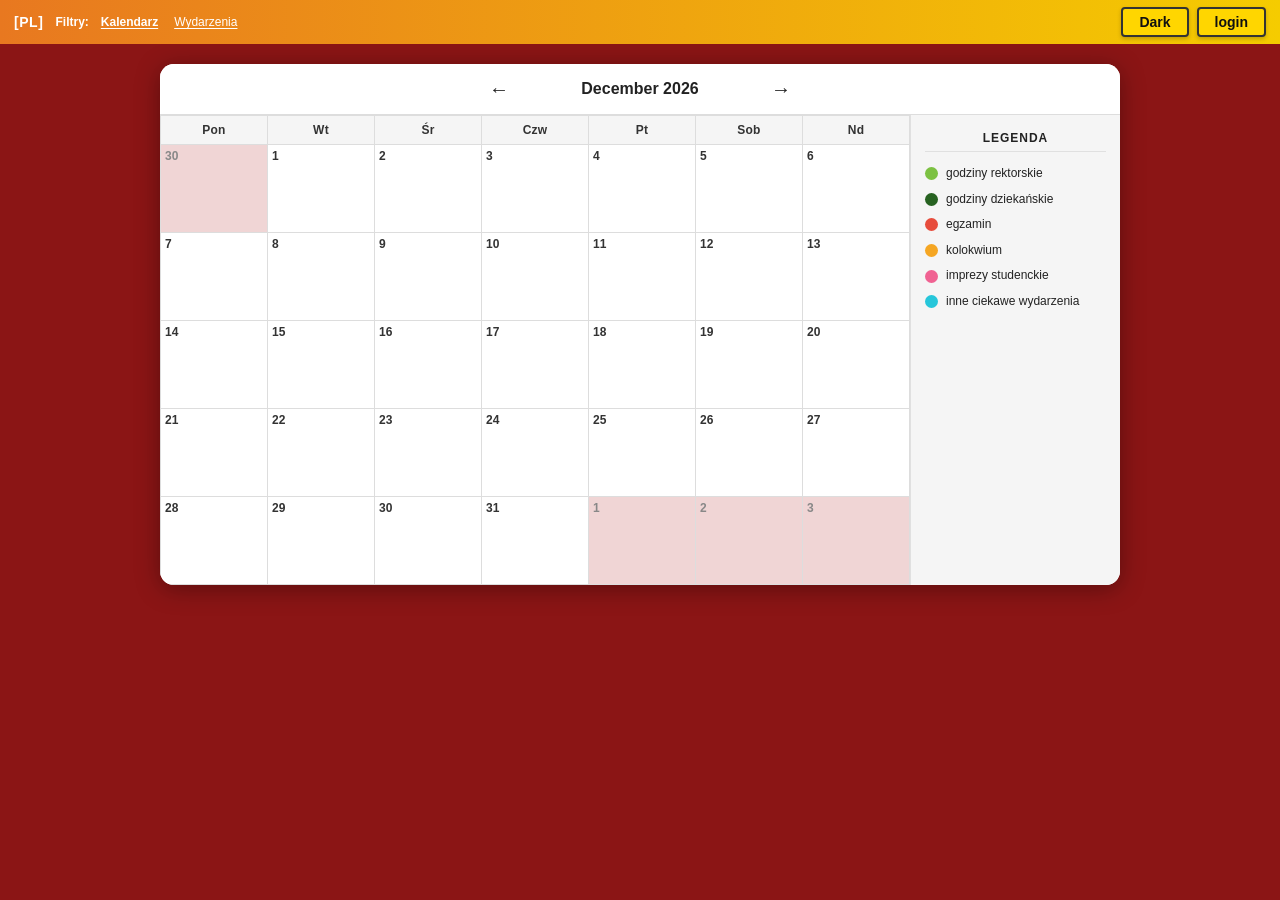
==== commit bdd3cd2d: "Zmiana stylu strony dodana. Pliki CSS są przykładowe" ====
--- a/index.html
+++ b/index.html
@@ -4,10 +4,16 @@
     <title>Kalendarz Akademicki Politechniki Łódzkiej</title>
     <meta charset="UTF-8"/>
     <meta name="viewport" content="width=device-width, initial-scale=1.0">
-    <link rel="stylesheet" href="11-resources/01-css/style.css">
-    <link rel="stylesheet" href="01-pages/00-00-index/01-css/calendar.css">
+    <link rel="stylesheet" href="11-resources/01-css/style.css" class="css-light">
+    <link rel="stylesheet" href="01-pages/00-00-index/01-css/calendar.css" class="css-light">
+    <link rel="stylesheet" href="11-resources/01-css/styleDark.css" class="css-dark">
+    <link rel="stylesheet" href="01-pages/00-00-index/01-css/calendarDark.css" class="css-dark">
+    <link rel="stylesheet" href="11-resources/01-css/styleContrast.css" class="css-contrast">
+    <link rel="stylesheet" href="01-pages/00-00-index/01-css/calendarContrast.css" class="css-contrast">
     <link rel="icon" href="11-resources/02-image/Favico.jpg">
     <!-- Kolejność ważna: db → auth → index → editor -->
+    <script src="11-resources/05-js/mobile-detect.js"></script>
+    <script src="11-resources/05-js/stylesheet-change.js"></script>
     <script src="01-pages/00-00-index/05-js/db.js"></script>
     <script src="01-pages/00-00-index/05-js/auth.js"></script>
     <script src="01-pages/00-00-index/05-js/index.js"></script>
@@ -23,6 +29,7 @@
             <button class="tab-btn" id="tab-edit" hidden>Edytuj</button>
         </div>
         <div class="header-actions">
+            <button class="btn-login" id="css-button">Dark</button>
             <span class="editor-badge" id="editor-badge" hidden>REDAKTOR</span>
             <button class="btn-login" id="login-button">login</button>
         </div>
@@ -151,7 +158,36 @@
     </div>
 
     <script>
-        document.addEventListener("DOMContentLoaded", () => start());
+        document.addEventListener("DOMContentLoaded", function ()
+        {
+            start()
+            disableStylesheet(document.getElementsByClassName("css-dark")[0]);
+            disableStylesheet(document.getElementsByClassName("css-dark")[1]);
+            disableStylesheet(document.getElementsByClassName("css-contrast")[0]);
+            disableStylesheet(document.getElementsByClassName("css-contrast")[1]);
+        });
+        // -- CSS Change --
+        document.getElementById("css-button").addEventListener("click", function () {
+            if (document.getElementById("css-button").innerText === "Dark") {
+                enableStylesheet(document.getElementsByClassName("css-dark")[0]);
+                enableStylesheet(document.getElementsByClassName("css-dark")[1]);
+                disableStylesheet(document.getElementsByClassName("css-light")[0]);
+                disableStylesheet(document.getElementsByClassName("css-light")[1]);
+                document.getElementById("css-button").innerText = "Contrast";
+            } else if (document.getElementById("css-button").innerText === "Contrast") {
+                enableStylesheet(document.getElementsByClassName("css-contrast")[0]);
+                enableStylesheet(document.getElementsByClassName("css-contrast")[1]);
+                disableStylesheet(document.getElementsByClassName("css-dark")[0]);
+                disableStylesheet(document.getElementsByClassName("css-dark")[1]);
+                document.getElementById("css-button").innerText = "Light";
+            } else {
+                enableStylesheet(document.getElementsByClassName("css-light")[0]);
+                enableStylesheet(document.getElementsByClassName("css-light")[1]);
+                disableStylesheet(document.getElementsByClassName("css-contrast")[0]);
+                disableStylesheet(document.getElementsByClassName("css-contrast")[1]);
+                document.getElementById("css-button").innerText = "Dark";
+            }
+        });
         document.getElementById("login-button").addEventListener("click", function () {
             if (!Auth.isLoggedIn()) {
                 window.location = "00-01-login.html";
--- a/11-resources/01-css/styleDark.css
+++ b/11-resources/01-css/styleDark.css
@@ -0,0 +1,525 @@
+/* ============================================================
+   KALENDARZ PODRĘCZNY STUDENTA — Global Styles
+   ============================================================ */
+
+/* ============================================================
+   CSS CUSTOM PROPERTIES
+   ============================================================ */
+:root {
+  /* App background */
+  --color-bg-app: #340101;
+
+  /* Header gradient */
+  --color-header-from: #e87820;
+  --color-header-to:   #f5cc00;
+
+  /* Surfaces */
+  --color-bg-card:       #ffffff;
+  --color-bg-card-inner: #f7f7f7;
+
+  /* Text */
+  --color-text-on-dark:  #ffffff;
+  --color-text-on-light: #222222;
+  --color-text-muted:    #888888;
+
+  /* Primary button — yellow */
+  --color-btn-primary-bg:     #ffd600;
+  --color-btn-primary-border: #333333;
+  --color-btn-primary-text:   #111111;
+
+  /* Secondary button — white */
+  --color-btn-secondary-bg:     #ffffff;
+  --color-btn-secondary-border: #555555;
+  --color-btn-secondary-text:   #222222;
+
+  /* Inputs */
+  --color-input-bg:     #f0f0f0;
+  --color-input-border: #cccccc;
+  --color-input-text:   #333333;
+  --color-input-focus:  #ffd600;
+
+  /* Calendar cells */
+  --color-cell-active:   #ffffff;
+  --color-cell-inactive: #f0d5d5;
+  --color-cell-border:   #dddddd;
+  --color-cell-head-bg:  #f5f5f5;
+  --color-cell-head-text:#333333;
+
+  /* Event category colours */
+  --color-cat-rektorskie:  #7cc142;
+  --color-cat-dziekanskie: #276221;
+  --color-cat-egzamin:     #e74c3c;
+  --color-cat-kolokwium:   #f5a623;
+  --color-cat-imprezy:     #f06292;
+  --color-cat-inne:        #26c6da;
+
+  /* Legend */
+  --color-legend-bg:     #f5f5f5;
+  --color-legend-border: #e0e0e0;
+
+  /* Error / status */
+  --color-error-bg:     #fff0f0;
+  --color-error-border: #cc0000;
+  --color-error-text:   #cc0000;
+
+  /* Editor badge */
+  --color-editor-bg:   #4caf50;
+  --color-editor-text: #ffffff;
+
+  /* Sizing & spacing */
+  --header-h:          44px;
+  --footer-mobile-h:   48px;
+  --radius-sm:          4px;
+  --radius-md:          8px;
+  --radius-lg:         14px;
+
+  /* Shadows */
+  --shadow-card: 0 4px 24px rgba(0, 0, 0, 0.35);
+  --shadow-btn:  0 2px 4px  rgba(0, 0, 0, 0.20);
+
+  /* Typography */
+  --font-main:   'Segoe UI', Arial, sans-serif;
+  --fz-xs:   10px;
+  --fz-sm:   12px;
+  --fz-base: 14px;
+  --fz-md:   15px;
+  --fz-lg:   16px;
+  --fz-xl:   20px;
+}
+
+/* ---- Dark theme skeleton (activate via JS: document.documentElement.dataset.theme="dark") ---- */
+[data-theme="dark"] {
+  --color-bg-app:        #1a0505;
+  --color-bg-card:       #252525;
+  --color-bg-card-inner: #2e2e2e;
+  --color-text-on-light: #f0f0f0;
+  --color-text-muted:    #aaaaaa;
+  --color-cell-active:   #2e2e2e;
+  --color-cell-inactive: #1f1f1f;
+  --color-cell-border:   #444444;
+  --color-cell-head-bg:  #333333;
+  --color-cell-head-text:#cccccc;
+  --color-input-bg:      #3a3a3a;
+  --color-input-border:  #555555;
+  --color-input-text:    #f0f0f0;
+  --color-legend-bg:     #252525;
+  --color-legend-border: #444444;
+  --color-error-bg:      #3a1010;
+  --color-error-text:    #ff8080;
+}
+
+/* ---- High-contrast theme skeleton (activate via JS: document.documentElement.dataset.theme="contrast") ---- */
+[data-theme="contrast"] {
+  --color-bg-app:             #000000;
+  --color-header-from:        #ff6600;
+  --color-header-to:          #ffdd00;
+  --color-bg-card:            #ffffff;
+  --color-bg-card-inner:      #ffffff;
+  --color-text-on-light:      #000000;
+  --color-text-muted:         #444444;
+  --color-btn-primary-bg:     #ffff00;
+  --color-btn-primary-border: #000000;
+  --color-btn-primary-text:   #000000;
+  --color-btn-secondary-bg:     #ffffff;
+  --color-btn-secondary-border: #000000;
+  --color-btn-secondary-text:   #000000;
+  --color-input-bg:           #ffffff;
+  --color-input-border:       #000000;
+  --color-input-text:         #000000;
+  --color-cell-border:        #000000;
+  --color-cell-inactive:      #e8e8e8;
+  --color-cell-head-bg:       #f0f0f0;
+  --color-legend-bg:          #f0f0f0;
+  --color-legend-border:      #000000;
+  --color-error-border:       #000000;
+  --color-error-text:         #000000;
+}
+
+
+/* ============================================================
+   RESET & BASE
+   ============================================================ */
+*, *::before, *::after {
+  box-sizing: border-box;
+  margin: 0;
+  padding: 0;
+}
+
+html {
+  font-size: var(--fz-base);
+  scroll-behavior: smooth;
+}
+
+body {
+  font-family: var(--font-main);
+  background-color: var(--color-bg-app);
+  color: var(--color-text-on-dark);
+  min-height: 100vh;
+  overflow-x: hidden;
+}
+
+img {
+  max-width: 100%;
+  display: block;
+}
+
+button {
+  font-family: var(--font-main);
+  cursor: pointer;
+}
+
+[hidden] {
+  display: none !important;
+}
+
+
+/* ============================================================
+   HEADER
+   ============================================================ */
+.app-header {
+  position: sticky;
+  top: 0;
+  z-index: 100;
+  width: 100%;
+  min-height: var(--header-h);
+  background: linear-gradient(to right, var(--color-header-from), var(--color-header-to));
+  display: flex;
+  align-items: center;
+  padding: 0 14px;
+  gap: 12px;
+}
+
+.lang-indicator {
+  font-weight: 700;
+  font-size: var(--fz-base);
+  color: var(--color-text-on-dark);
+  letter-spacing: 0.04em;
+  flex-shrink: 0;
+  white-space: nowrap;
+}
+
+.header-filters {
+  display: flex;
+  align-items: center;
+  gap: 8px;
+  flex: 1;
+  flex-wrap: nowrap;
+  overflow: hidden;
+}
+
+.filters-label {
+  color: var(--color-text-on-dark);
+  font-size: var(--fz-sm);
+  font-weight: 600;
+  white-space: nowrap;
+}
+
+.header-actions {
+  display: flex;
+  align-items: center;
+  gap: 8px;
+  flex-shrink: 0;
+}
+
+/* ============================================================
+   TAB BUTTONS (header filter tabs)
+   ============================================================ */
+.tab-btn {
+  background: none;
+  border: none;
+  color: var(--color-text-on-dark);
+  font-size: var(--fz-sm);
+  font-family: var(--font-main);
+  font-weight: 400;
+  cursor: pointer;
+  padding: 2px 4px;
+  text-decoration: underline;
+  text-underline-offset: 2px;
+  white-space: nowrap;
+  border-radius: var(--radius-sm);
+  transition: opacity 0.12s;
+}
+
+.tab-btn--active {
+  font-weight: 700;
+}
+
+.tab-btn:hover {
+  opacity: 0.8;
+}
+
+
+/* ============================================================
+   PRIMARY BUTTON — yellow
+   ============================================================ */
+.btn-primary,
+.btn-login {
+  background-color: var(--color-btn-primary-bg);
+  color: var(--color-btn-primary-text);
+  border: 2px solid var(--color-btn-primary-border);
+  border-radius: var(--radius-sm);
+  padding: 5px 16px;
+  font-size: var(--fz-base);
+  font-weight: 700;
+  box-shadow: var(--shadow-btn);
+  transition: filter 0.12s;
+  white-space: nowrap;
+}
+
+.btn-primary:hover,
+.btn-login:hover {
+  filter: brightness(0.92);
+}
+
+/* ============================================================
+   SECONDARY BUTTON — white
+   ============================================================ */
+.btn-secondary {
+  background-color: var(--color-btn-secondary-bg);
+  color: var(--color-btn-secondary-text);
+  border: 2px solid var(--color-btn-secondary-border);
+  border-radius: var(--radius-sm);
+  padding: 5px 16px;
+  font-size: var(--fz-base);
+  font-weight: 700;
+  box-shadow: var(--shadow-btn);
+  transition: filter 0.12s;
+  white-space: nowrap;
+}
+
+.btn-secondary:hover {
+  filter: brightness(0.93);
+}
+
+
+/* ============================================================
+   EDITOR BADGE
+   ============================================================ */
+.editor-badge {
+  background-color: var(--color-editor-bg);
+  color: var(--color-editor-text);
+  font-weight: 700;
+  font-size: var(--fz-sm);
+  padding: 3px 10px;
+  border-radius: var(--radius-sm);
+  letter-spacing: 0.07em;
+  white-space: nowrap;
+}
+
+
+/* ============================================================
+   FORM INPUT (shared)
+   ============================================================ */
+.form-input {
+  display: block;
+  width: 100%;
+  background-color: var(--color-input-bg);
+  border: 1px solid var(--color-input-border);
+  border-radius: var(--radius-sm);
+  padding: 8px 12px;
+  font-size: var(--fz-base);
+  font-family: var(--font-main);
+  color: var(--color-input-text);
+  transition: border-color 0.12s, outline 0.12s;
+}
+
+.form-input::placeholder {
+  color: var(--color-text-muted);
+}
+
+.form-input:focus {
+  outline: 2px solid var(--color-input-focus);
+  outline-offset: 1px;
+  border-color: var(--color-input-focus);
+}
+
+
+/* ============================================================
+   MAIN / PAGE LAYOUT
+   ============================================================ */
+main {
+  padding: 20px 16px;
+  display: flex;
+  justify-content: center;
+  align-items: flex-start;
+  min-height: calc(100vh - var(--header-h));
+}
+
+
+/* ============================================================
+   LOGIN PAGE
+   ============================================================ */
+.login-page main {
+  align-items: center;
+  min-height: calc(100vh - var(--header-h));
+}
+
+.login-card {
+  background-color: rgba(0, 0, 0, 0.18);
+  border-radius: var(--radius-lg);
+  padding: 40px 48px;
+  width: 100%;
+  max-width: 420px;
+  box-shadow: var(--shadow-card);
+}
+
+.login-title {
+  color: var(--color-text-on-dark);
+  font-size: var(--fz-lg);
+  font-weight: 600;
+  text-align: center;
+  margin-bottom: 24px;
+  line-height: 1.4;
+}
+
+.login-form {
+  display: flex;
+  flex-direction: column;
+  gap: 12px;
+}
+
+.login-buttons {
+  display: flex;
+  gap: 12px;
+  justify-content: center;
+  margin-top: 4px;
+}
+
+.login-buttons .btn-primary,
+.login-buttons .btn-secondary {
+  flex: 1;
+  text-align: center;
+}
+
+.login-error {
+  background-color: var(--color-error-bg);
+  border: 1px solid var(--color-error-border);
+  border-radius: var(--radius-sm);
+  padding: 8px 14px;
+  color: var(--color-error-text);
+  font-size: var(--fz-sm);
+  font-weight: 600;
+  text-align: center;
+}
+
+
+/* ============================================================
+   MOBILE FOOTER NAVIGATION
+   ============================================================ */
+.mobile-footer {
+  display: none;
+  position: fixed;
+  bottom: 0;
+  left: 0;
+  right: 0;
+  height: var(--footer-mobile-h);
+  background-color: var(--color-bg-app);
+  border-top: 2px solid rgba(255, 255, 255, 0.18);
+  z-index: 200;
+}
+
+.footer-tab {
+  flex: 1;
+  height: 100%;
+  background: none;
+  border: none;
+  border-right: 1px solid rgba(255, 255, 255, 0.18);
+  color: var(--color-text-on-dark);
+  font-size: var(--fz-sm);
+  font-family: var(--font-main);
+  transition: background-color 0.12s;
+}
+
+.footer-tab:last-child {
+  border-right: none;
+}
+
+.footer-tab--active {
+  font-weight: 700;
+  background-color: rgba(255, 255, 255, 0.1);
+}
+
+.footer-tab:hover {
+  background-color: rgba(255, 255, 255, 0.08);
+}
+
+
+/* ============================================================
+   RESPONSIVE — 1024 px
+   ============================================================ */
+@media (max-width: 1024px) {
+  main {
+    padding: 14px 12px;
+  }
+}
+
+
+/* ============================================================
+   RESPONSIVE — 768 px
+   ============================================================ */
+@media (max-width: 768px) {
+  .header-filters {
+    gap: 6px;
+  }
+
+  main {
+    padding: 8px;
+    padding-bottom: calc(var(--footer-mobile-h) + 8px);
+    align-items: flex-start;
+  }
+
+  .mobile-footer {
+    display: flex;
+  }
+
+  /* Login */
+  .login-card {
+    padding: 28px 24px;
+  }
+
+  .login-buttons {
+    flex-direction: column;
+  }
+}
+
+
+/* ============================================================
+   RESPONSIVE — 480 px
+   ============================================================ */
+@media (max-width: 480px) {
+  .app-header {
+    padding: 0 10px;
+    gap: 8px;
+    min-height: 38px;
+    --header-h: 38px;
+  }
+
+  .filters-label {
+    display: none;
+  }
+
+  .tab-btn {
+    font-size: var(--fz-xs);
+  }
+
+  main {
+    padding: 4px;
+    padding-bottom: calc(var(--footer-mobile-h) + 4px);
+  }
+
+  .login-card {
+    padding: 24px 16px;
+    border-radius: var(--radius-md);
+  }
+
+  .login-title {
+    font-size: var(--fz-md);
+  }
+
+  .btn-primary,
+  .btn-login,
+  .btn-secondary {
+    padding: 6px 12px;
+    font-size: var(--fz-sm);
+  }
+}
--- a/01-pages/00-00-index/01-css/calendarDark.css
+++ b/01-pages/00-00-index/01-css/calendarDark.css
@@ -0,0 +1,755 @@
+calendar.css/* ============================================================
+   KALENDARZ PODRĘCZNY STUDENTA — Calendar Styles
+   ============================================================ */
+
+/* ============================================================
+   CALENDAR WRAPPER (white card on dark bg)
+   ============================================================ */
+.calendar-wrapper {
+  background-color: var(--color-bg-card);
+  border-radius: var(--radius-lg);
+  box-shadow: var(--shadow-card);
+  width: 100%;
+  max-width: 960px;
+  overflow: hidden;
+  color: var(--color-text-on-light);
+}
+
+
+/* ============================================================
+   MONTH NAVIGATION (inside white card)
+   ============================================================ */
+.month-nav {
+  display: flex;
+  align-items: center;
+  justify-content: center;
+  gap: 20px;
+  padding: 10px 16px;
+  background-color: var(--color-bg-card);
+  border-bottom: 1px solid var(--color-cell-border);
+}
+
+.month-nav #current-date-paragraph {
+  font-size: var(--fz-lg);
+  font-weight: 700;
+  color: var(--color-text-on-light);
+  min-width: 200px;
+  text-align: center;
+  line-height: 1.3;
+}
+
+.btn-nav {
+  background: none;
+  border: 1px solid transparent;
+  font-size: var(--fz-xl);
+  font-weight: 700;
+  color: var(--color-text-on-light);
+  padding: 4px 10px;
+  border-radius: var(--radius-sm);
+  line-height: 1;
+  transition: background-color 0.12s, border-color 0.12s;
+}
+
+.btn-nav:hover {
+  background-color: var(--color-cell-inactive);
+  border-color: var(--color-cell-border);
+}
+
+
+/* ============================================================
+   CALENDAR SECTION — side-by-side layout
+   ============================================================ */
+#calendar {
+  display: flex;
+  align-items: stretch;
+  min-height: 420px;
+}
+
+#calendar-main {
+  flex: 1;
+  min-width: 0;
+  overflow-x: auto;
+}
+
+#calendar-legend {
+  width: 210px;
+  flex-shrink: 0;
+  background-color: var(--color-legend-bg);
+  border-left: 1px solid var(--color-legend-border);
+  padding: 16px 14px;
+}
+
+
+/* ============================================================
+   CALENDAR TABLE
+   ============================================================ */
+#calendar-main table {
+  width: 100%;
+  border-collapse: collapse;
+  table-layout: fixed;
+}
+
+#calendar-main thead th {
+  background-color: var(--color-cell-head-bg);
+  color: var(--color-cell-head-text);
+  font-size: var(--fz-sm);
+  font-weight: 700;
+  text-align: center;
+  padding: 7px 4px;
+  border: 1px solid var(--color-cell-border);
+  letter-spacing: 0.02em;
+}
+
+#calendar-main tbody td {
+  vertical-align: top;
+  border: 1px solid var(--color-cell-border);
+  padding: 4px 4px 2px;
+  height: 88px;
+  position: relative;
+  overflow: hidden;
+}
+
+#calendar-main tbody td > p {
+  font-size: var(--fz-sm);
+  font-weight: 700;
+  color: var(--color-cell-head-text);
+  line-height: 1.2;
+  margin-bottom: 3px;
+}
+
+
+/* ============================================================
+   CALENDAR CELL STATES
+   ============================================================ */
+.tile-calendar-active {
+  background-color: var(--color-cell-active);
+}
+
+.tile-calendar-inactive {
+  background-color: var(--color-cell-inactive);
+}
+
+.tile-calendar-inactive > p {
+  color: var(--color-text-muted) !important;
+}
+
+/* Today highlight */
+.tile-calendar-today {
+  background-color: var(--color-cell-active);
+  outline: 2px solid var(--color-btn-primary-bg);
+  outline-offset: -2px;
+}
+
+.tile-calendar-today > p {
+  color: var(--color-btn-primary-border);
+}
+
+/* Selected cell (editor mode) — yellow fill + glowing orange frame */
+.tile-calendar-selected {
+  background-color: #FFE44D !important;
+  box-shadow:
+    inset 0 0 0 3px #FF9500,
+    inset 0 1px 0 rgba(255, 210, 80, 0.6),
+    0 0 12px rgba(255, 149, 0, 0.45);
+  position: relative;
+  z-index: 1;
+}
+
+
+/* ============================================================
+   EVENT TAGS inside calendar cells
+   ============================================================ */
+.event-tag {
+  display: block;
+  font-size: 9px;
+  font-weight: 700;
+  padding: 1px 4px;
+  border-radius: 3px;
+  margin-bottom: 2px;
+  white-space: nowrap;
+  overflow: hidden;
+  text-overflow: ellipsis;
+  color: #ffffff;
+  line-height: 1.5;
+  cursor: pointer;
+}
+
+/* Live-preview tag — shown while filling in the form */
+.event-tag--preview {
+  font-size: 10px;
+  font-weight: 800;
+  padding: 2px 6px;
+  border-radius: 5px;
+  text-align: center;
+  box-shadow: 0 1px 5px rgba(0, 0, 0, 0.28);
+  letter-spacing: 0.02em;
+}
+
+.event-tag--rektorskie  { background-color: var(--color-cat-rektorskie); }
+.event-tag--dziekanskie { background-color: var(--color-cat-dziekanskie); }
+.event-tag--egzamin     { background-color: var(--color-cat-egzamin); }
+.event-tag--kolokwium   {
+  background-color: var(--color-cat-kolokwium);
+  color: var(--color-text-on-light);
+}
+.event-tag--imprezy     { background-color: var(--color-cat-imprezy); }
+.event-tag--inne        { background-color: var(--color-cat-inne); }
+
+
+/* ============================================================
+   LEGEND PANEL
+   ============================================================ */
+.legend-title,
+#calendar-legend > h3 {
+  font-size: var(--fz-sm);
+  font-weight: 700;
+  color: var(--color-text-on-light);
+  text-align: center;
+  text-transform: uppercase;
+  letter-spacing: 0.08em;
+  margin-bottom: 14px;
+  padding-bottom: 6px;
+  border-bottom: 1px solid var(--color-legend-border);
+}
+
+.btn-legend {
+  align-items: center;
+  border: none;
+}
+
+.legend-item {
+  display: flex;
+  align-items: center;
+  gap: 8px;
+  margin-bottom: 10px;
+  font-size: var(--fz-sm);
+  color: var(--color-text-on-light);
+  line-height: 1.3;
+}
+
+.legend-dot {
+  width: 13px;
+  height: 13px;
+  border-radius: 50%;
+  flex-shrink: 0;
+}
+
+.legend-dot--rektorskie  { background-color: var(--color-cat-rektorskie); }
+.legend-dot--dziekanskie { background-color: var(--color-cat-dziekanskie); }
+.legend-dot--egzamin     { background-color: var(--color-cat-egzamin); }
+.legend-dot--kolokwium   { background-color: var(--color-cat-kolokwium); }
+.legend-dot--imprezy     { background-color: var(--color-cat-imprezy); }
+.legend-dot--inne        { background-color: var(--color-cat-inne); }
+
+
+/* ============================================================
+   EDITOR SIDE PANEL (right of calendar in editor mode)
+   ============================================================ */
+.editor-panel {
+  width: 250px;
+  flex-shrink: 0;
+  background-color: var(--color-bg-card-inner);
+  border-left: 1px solid var(--color-cell-border);
+  padding: 14px 12px;
+  display: flex;
+  flex-direction: column;
+  gap: 10px;
+  overflow-y: auto;
+}
+
+.editor-panel__title {
+  font-size: var(--fz-sm);
+  font-weight: 700;
+  text-transform: uppercase;
+  letter-spacing: 0.07em;
+  color: var(--color-text-on-light);
+  padding-bottom: 6px;
+  border-bottom: 1px solid var(--color-legend-border);
+}
+
+/* Category selection grid */
+.form-kat-grid {
+  display: grid;
+  grid-template-columns: 1fr 1fr;
+  gap: 6px;
+  margin-bottom: 4px;
+}
+
+.form-kat-btn {
+  padding: 6px 4px;
+  font-size: var(--fz-xs);
+  font-weight: 700;
+  color: #ffffff;
+  border: none;
+  border-radius: var(--radius-sm);
+  text-align: center;
+  cursor: pointer;
+  line-height: 1.3;
+  transition: filter 0.12s;
+}
+
+.form-kat-btn:hover {
+  filter: brightness(1.12);
+}
+
+.form-kat-btn--rektorskie  { background-color: var(--color-cat-rektorskie); }
+.form-kat-btn--dziekanskie { background-color: var(--color-cat-dziekanskie); }
+.form-kat-btn--egzamin     { background-color: var(--color-cat-egzamin); }
+.form-kat-btn--kolokwium   { background-color: var(--color-cat-kolokwium); color: var(--color-text-on-light); }
+.form-kat-btn--imprezy     { background-color: var(--color-cat-imprezy); }
+.form-kat-btn--inne        { background-color: var(--color-cat-inne); }
+
+/* Category banner shown after category is chosen */
+.form-kat-banner {
+  font-size: var(--fz-xs);
+  font-weight: 700;
+  color: #ffffff;
+  padding: 6px 10px;
+  border-radius: var(--radius-sm);
+  text-align: center;
+  text-transform: uppercase;
+  letter-spacing: 0.06em;
+}
+
+.form-kat-banner--rektorskie  { background-color: var(--color-cat-rektorskie); }
+.form-kat-banner--dziekanskie { background-color: var(--color-cat-dziekanskie); }
+.form-kat-banner--egzamin     { background-color: var(--color-cat-egzamin); }
+.form-kat-banner--kolokwium   { background-color: var(--color-cat-kolokwium); color: var(--color-text-on-light); }
+.form-kat-banner--imprezy     { background-color: var(--color-cat-imprezy); }
+.form-kat-banner--inne        { background-color: var(--color-cat-inne); }
+
+/* Time row — two inputs side by side */
+.event-form__time-row {
+  display: flex;
+  align-items: center;
+  gap: 4px;
+}
+
+.event-form__time-row input {
+  flex: 1;
+  min-width: 0;
+}
+
+.event-form__time-row span {
+  flex-shrink: 0;
+  color: var(--color-text-on-light);
+  font-weight: 700;
+}
+
+/* ZATWIERDŹ — green confirm button */
+.btn-confirm {
+  background-color: #28a745;
+  color: #ffffff;
+  border: 2px solid #1d7a38;
+  border-radius: var(--radius-sm);
+  padding: 5px 12px;
+  font-size: var(--fz-sm);
+  font-weight: 700;
+  transition: filter 0.12s;
+}
+
+.btn-confirm:hover:not(:disabled) {
+  filter: brightness(1.08);
+}
+
+.btn-confirm:disabled {
+  opacity: 0.35;
+  cursor: not-allowed;
+}
+
+/* ODRZUĆ — red reject button */
+.btn-odrzuc {
+  background-color: #dc3545;
+  color: #ffffff;
+  border: 2px solid #b02a37;
+  border-radius: var(--radius-sm);
+  padding: 5px 12px;
+  font-size: var(--fz-sm);
+  font-weight: 700;
+  transition: filter 0.12s;
+}
+
+.btn-odrzuc:hover {
+  filter: brightness(1.08);
+}
+
+.event-form-buttons {
+  display: flex;
+  gap: 8px;
+}
+
+
+/* ============================================================
+   EVENT FORM (inside editor panel)
+   ============================================================ */
+.event-form {
+  display: flex;
+  flex-direction: column;
+  gap: 7px;
+}
+
+.event-form__label {
+  font-size: var(--fz-xs);
+  font-weight: 600;
+  color: var(--color-text-on-light);
+  margin-bottom: 2px;
+  display: block;
+}
+
+.event-form__input,
+.event-form__select,
+.event-form__textarea {
+  width: 100%;
+  background-color: var(--color-input-bg);
+  border: 1px solid var(--color-input-border);
+  border-radius: var(--radius-sm);
+  padding: 5px 8px;
+  font-size: var(--fz-sm);
+  font-family: var(--font-main);
+  color: var(--color-input-text);
+  transition: border-color 0.12s;
+}
+
+.event-form__input:focus,
+.event-form__select:focus,
+.event-form__textarea:focus {
+  outline: 2px solid var(--color-input-focus);
+  outline-offset: 1px;
+  border-color: var(--color-input-focus);
+}
+
+.event-form__textarea {
+  resize: vertical;
+  min-height: 52px;
+}
+
+
+/* ============================================================
+   EVENT LIST (editor panel — selected-day events)
+   ============================================================ */
+.event-list {
+  list-style: none;
+  display: flex;
+  flex-direction: column;
+  gap: 5px;
+}
+
+.event-list__item {
+  display: flex;
+  align-items: center;
+  gap: 6px;
+  font-size: var(--fz-sm);
+  padding: 4px 6px;
+  border-radius: var(--radius-sm);
+  background-color: var(--color-bg-card);
+  border: 1px solid var(--color-cell-border);
+  color: var(--color-text-on-light);
+  cursor: pointer;
+}
+
+.event-list__item:hover {
+  border-color: var(--color-cat-inne);
+}
+
+.event-list__dot {
+  width: 10px;
+  height: 10px;
+  border-radius: 50%;
+  flex-shrink: 0;
+}
+
+.event-list__dot--rektorskie  { background-color: var(--color-cat-rektorskie); }
+.event-list__dot--dziekanskie { background-color: var(--color-cat-dziekanskie); }
+.event-list__dot--egzamin     { background-color: var(--color-cat-egzamin); }
+.event-list__dot--kolokwium   { background-color: var(--color-cat-kolokwium); }
+.event-list__dot--imprezy     { background-color: var(--color-cat-imprezy); }
+.event-list__dot--inne        { background-color: var(--color-cat-inne); }
+
+
+/* ============================================================
+   RESPONSIVE — 1024 px
+   ============================================================ */
+@media (max-width: 1024px) {
+  .calendar-wrapper {
+    max-width: 100%;
+  }
+
+  #calendar-legend {
+    width: 180px;
+  }
+
+  #calendar-main tbody td {
+    height: 76px;
+  }
+}
+
+
+/* ============================================================
+   RESPONSIVE — 768 px
+   ============================================================ */
+@media (max-width: 768px) {
+  .calendar-wrapper {
+    border-radius: var(--radius-md);
+  }
+
+  /* Stack legend below calendar on mobile */
+  #calendar {
+    flex-direction: column;
+  }
+
+  #calendar-legend {
+    width: 100%;
+    border-left: none;
+    border-top: 1px solid var(--color-legend-border);
+    /* hidden by default; shown via footer "Legenda" tab (JS) */
+    display: none;
+  }
+
+  #calendar-legend.is-visible {
+    display: block;
+  }
+
+  #calendar-main tbody td {
+    height: 58px;
+    padding: 2px 2px 1px;
+  }
+
+  #calendar-main thead th {
+    font-size: var(--fz-xs);
+    padding: 6px 2px;
+  }
+
+  #calendar-main tbody td > p {
+    font-size: var(--fz-xs);
+  }
+
+  .month-nav {
+    gap: 12px;
+    padding: 8px 10px;
+  }
+
+  .month-nav #current-date-paragraph {
+    min-width: 150px;
+    font-size: var(--fz-md);
+  }
+
+  /* Editor panel stacks below on mobile */
+  .editor-panel {
+    width: 100%;
+    border-left: none;
+    border-top: 1px solid var(--color-cell-border);
+  }
+}
+
+
+/* ============================================================
+   RESPONSIVE — 480 px
+   ============================================================ */
+@media (max-width: 480px) {
+  #calendar-main tbody td {
+    height: 48px;
+    padding: 1px;
+  }
+
+  #calendar-main thead th {
+    font-size: 9px;
+    padding: 5px 1px;
+  }
+
+  #calendar-main tbody td > p {
+    font-size: 9px;
+  }
+
+  .event-tag {
+    font-size: 8px;
+    padding: 1px 2px;
+    margin-bottom: 1px;
+  }
+
+  .month-nav {
+    gap: 8px;
+    padding: 7px 8px;
+  }
+
+  .month-nav #current-date-paragraph {
+    min-width: 120px;
+    font-size: var(--fz-base);
+  }
+
+  .btn-nav {
+    font-size: var(--fz-lg);
+    padding: 3px 8px;
+  }
+}
+
+
+/* ============================================================
+   EVENT POPOVER — macOS-style animated detail card
+   ============================================================ */
+
+@keyframes popoverIn {
+  from {
+    opacity: 0;
+    transform: scale(0.55);
+  }
+  to {
+    opacity: 1;
+    transform: scale(1);
+  }
+}
+
+@keyframes popoverOut {
+  from {
+    opacity: 1;
+    transform: scale(1);
+  }
+  to {
+    opacity: 0;
+    transform: scale(0.55);
+  }
+}
+
+.event-popover {
+  position: fixed;
+  z-index: 2000;
+  background: #ffffff;
+  border-radius: 14px;
+  width: 300px;
+  overflow: hidden;
+  /* Layered shadow like macOS panels */
+  box-shadow:
+    0 0 0 0.5px rgba(0, 0, 0, 0.09),
+    0 2px 6px  rgba(0, 0, 0, 0.10),
+    0 8px 24px rgba(0, 0, 0, 0.16),
+    0 24px 56px rgba(0, 0, 0, 0.14);
+  transform-origin: top left;
+  animation: popoverIn 0.36s cubic-bezier(0.34, 1.22, 0.64, 1) both;
+  /* Prevent text selection on rapid clicks */
+  user-select: none;
+  cursor: pointer;
+}
+
+.event-popover--closing {
+  animation: popoverOut 0.20s cubic-bezier(0.55, 0, 1, 0.45) both;
+}
+
+/* Coloured category title bar */
+.popover-header {
+  padding: 9px 16px;
+  font-size: 10px;
+  font-weight: 800;
+  letter-spacing: 0.12em;
+  text-transform: uppercase;
+  color: #ffffff;
+}
+
+.popover-header--rektorskie  { background-color: var(--color-cat-rektorskie); }
+.popover-header--dziekanskie { background-color: var(--color-cat-dziekanskie); }
+.popover-header--egzamin     { background-color: var(--color-cat-egzamin); }
+.popover-header--kolokwium   { background-color: var(--color-cat-kolokwium); color: rgba(0,0,0,0.75); }
+.popover-header--imprezy     { background-color: var(--color-cat-imprezy); }
+.popover-header--inne        { background-color: var(--color-cat-inne); }
+
+/* Body */
+.popover-body {
+  padding: 14px 16px 16px;
+  display: flex;
+  flex-direction: column;
+  gap: 5px;
+}
+
+/* Large main text: subject name / hours / event title */
+.popover-main {
+  font-size: 19px;
+  font-weight: 700;
+  color: #111111;
+  line-height: 1.25;
+  margin-bottom: 2px;
+}
+
+/* Secondary time line */
+.popover-time {
+  font-size: 13px;
+  font-weight: 500;
+  color: #666666;
+  letter-spacing: 0.01em;
+}
+
+/* Group — bold */
+.popover-group {
+  font-size: 13px;
+  font-weight: 700;
+  color: #1a1a1a;
+  margin-top: 2px;
+}
+
+/* Location — italic + bold */
+.popover-location {
+  font-size: 13px;
+  font-weight: 700;
+  font-style: italic;
+  color: #2a2a2a;
+}
+
+/* Details box — regular weight, subtle bg */
+.popover-details {
+  margin-top: 6px;
+  padding: 9px 11px;
+  background: #f5f5f7;
+  border: 1px solid #e0e0e5;
+  border-radius: 9px;
+  font-size: 12px;
+  font-weight: 400;
+  color: #444444;
+  line-height: 1.55;
+}
+
+/* Thin separator between header and body */
+.popover-header + .popover-body {
+  border-top: 1px solid rgba(0, 0, 0, 0.06);
+}
+
+/* Editor action buttons at the bottom of the popover */
+.popover-actions {
+  display: flex;
+  gap: 8px;
+  margin-top: 10px;
+  padding-top: 10px;
+  border-top: 1px solid rgba(0, 0, 0, 0.07);
+}
+
+.btn-popover-edit,
+.btn-popover-cancel {
+  flex: 1;
+  padding: 7px 10px;
+  border: none;
+  border-radius: 8px;
+  font-size: 13px;
+  font-weight: 600;
+  font-family: var(--font-main);
+  cursor: pointer;
+  letter-spacing: 0.01em;
+  transition: filter 0.12s, transform 0.08s;
+}
+
+.btn-popover-edit:hover,
+.btn-popover-cancel:hover {
+  filter: brightness(1.10);
+}
+
+.btn-popover-edit:active,
+.btn-popover-cancel:active {
+  transform: scale(0.96);
+}
+
+/* Yellow — black text */
+.btn-popover-edit {
+  background-color: #FFD600;
+  color: #111111;
+}
+
+/* Red — white text */
+.btn-popover-cancel {
+  background-color: #FF3B30;
+  color: #ffffff;
+}
--- a/11-resources/01-css/styleContrast.css
+++ b/11-resources/01-css/styleContrast.css
@@ -0,0 +1,525 @@
+/* ============================================================
+   KALENDARZ PODRĘCZNY STUDENTA — Global Styles
+   ============================================================ */
+
+/* ============================================================
+   CSS CUSTOM PROPERTIES
+   ============================================================ */
+:root {
+  /* App background */
+  --color-bg-app: #ff5454;
+
+  /* Header gradient */
+  --color-header-from: #e87820;
+  --color-header-to:   #f5cc00;
+
+  /* Surfaces */
+  --color-bg-card:       #ffffff;
+  --color-bg-card-inner: #f7f7f7;
+
+  /* Text */
+  --color-text-on-dark:  #ffffff;
+  --color-text-on-light: #222222;
+  --color-text-muted:    #888888;
+
+  /* Primary button — yellow */
+  --color-btn-primary-bg:     #ffd600;
+  --color-btn-primary-border: #333333;
+  --color-btn-primary-text:   #111111;
+
+  /* Secondary button — white */
+  --color-btn-secondary-bg:     #ffffff;
+  --color-btn-secondary-border: #555555;
+  --color-btn-secondary-text:   #222222;
+
+  /* Inputs */
+  --color-input-bg:     #f0f0f0;
+  --color-input-border: #cccccc;
+  --color-input-text:   #333333;
+  --color-input-focus:  #ffd600;
+
+  /* Calendar cells */
+  --color-cell-active:   #ffffff;
+  --color-cell-inactive: #f0d5d5;
+  --color-cell-border:   #dddddd;
+  --color-cell-head-bg:  #f5f5f5;
+  --color-cell-head-text:#333333;
+
+  /* Event category colours */
+  --color-cat-rektorskie:  #7cc142;
+  --color-cat-dziekanskie: #276221;
+  --color-cat-egzamin:     #e74c3c;
+  --color-cat-kolokwium:   #f5a623;
+  --color-cat-imprezy:     #f06292;
+  --color-cat-inne:        #26c6da;
+
+  /* Legend */
+  --color-legend-bg:     #f5f5f5;
+  --color-legend-border: #e0e0e0;
+
+  /* Error / status */
+  --color-error-bg:     #fff0f0;
+  --color-error-border: #cc0000;
+  --color-error-text:   #cc0000;
+
+  /* Editor badge */
+  --color-editor-bg:   #4caf50;
+  --color-editor-text: #ffffff;
+
+  /* Sizing & spacing */
+  --header-h:          44px;
+  --footer-mobile-h:   48px;
+  --radius-sm:          4px;
+  --radius-md:          8px;
+  --radius-lg:         14px;
+
+  /* Shadows */
+  --shadow-card: 0 4px 24px rgba(0, 0, 0, 0.35);
+  --shadow-btn:  0 2px 4px  rgba(0, 0, 0, 0.20);
+
+  /* Typography */
+  --font-main:   'Segoe UI', Arial, sans-serif;
+  --fz-xs:   10px;
+  --fz-sm:   12px;
+  --fz-base: 14px;
+  --fz-md:   15px;
+  --fz-lg:   16px;
+  --fz-xl:   20px;
+}
+
+/* ---- Dark theme skeleton (activate via JS: document.documentElement.dataset.theme="dark") ---- */
+[data-theme="dark"] {
+  --color-bg-app:        #1a0505;
+  --color-bg-card:       #252525;
+  --color-bg-card-inner: #2e2e2e;
+  --color-text-on-light: #f0f0f0;
+  --color-text-muted:    #aaaaaa;
+  --color-cell-active:   #2e2e2e;
+  --color-cell-inactive: #1f1f1f;
+  --color-cell-border:   #444444;
+  --color-cell-head-bg:  #333333;
+  --color-cell-head-text:#cccccc;
+  --color-input-bg:      #3a3a3a;
+  --color-input-border:  #555555;
+  --color-input-text:    #f0f0f0;
+  --color-legend-bg:     #252525;
+  --color-legend-border: #444444;
+  --color-error-bg:      #3a1010;
+  --color-error-text:    #ff8080;
+}
+
+/* ---- High-contrast theme skeleton (activate via JS: document.documentElement.dataset.theme="contrast") ---- */
+[data-theme="contrast"] {
+  --color-bg-app:             #000000;
+  --color-header-from:        #ff6600;
+  --color-header-to:          #ffdd00;
+  --color-bg-card:            #ffffff;
+  --color-bg-card-inner:      #ffffff;
+  --color-text-on-light:      #000000;
+  --color-text-muted:         #444444;
+  --color-btn-primary-bg:     #ffff00;
+  --color-btn-primary-border: #000000;
+  --color-btn-primary-text:   #000000;
+  --color-btn-secondary-bg:     #ffffff;
+  --color-btn-secondary-border: #000000;
+  --color-btn-secondary-text:   #000000;
+  --color-input-bg:           #ffffff;
+  --color-input-border:       #000000;
+  --color-input-text:         #000000;
+  --color-cell-border:        #000000;
+  --color-cell-inactive:      #e8e8e8;
+  --color-cell-head-bg:       #f0f0f0;
+  --color-legend-bg:          #f0f0f0;
+  --color-legend-border:      #000000;
+  --color-error-border:       #000000;
+  --color-error-text:         #000000;
+}
+
+
+/* ============================================================
+   RESET & BASE
+   ============================================================ */
+*, *::before, *::after {
+  box-sizing: border-box;
+  margin: 0;
+  padding: 0;
+}
+
+html {
+  font-size: var(--fz-base);
+  scroll-behavior: smooth;
+}
+
+body {
+  font-family: var(--font-main);
+  background-color: var(--color-bg-app);
+  color: var(--color-text-on-dark);
+  min-height: 100vh;
+  overflow-x: hidden;
+}
+
+img {
+  max-width: 100%;
+  display: block;
+}
+
+button {
+  font-family: var(--font-main);
+  cursor: pointer;
+}
+
+[hidden] {
+  display: none !important;
+}
+
+
+/* ============================================================
+   HEADER
+   ============================================================ */
+.app-header {
+  position: sticky;
+  top: 0;
+  z-index: 100;
+  width: 100%;
+  min-height: var(--header-h);
+  background: linear-gradient(to right, var(--color-header-from), var(--color-header-to));
+  display: flex;
+  align-items: center;
+  padding: 0 14px;
+  gap: 12px;
+}
+
+.lang-indicator {
+  font-weight: 700;
+  font-size: var(--fz-base);
+  color: var(--color-text-on-dark);
+  letter-spacing: 0.04em;
+  flex-shrink: 0;
+  white-space: nowrap;
+}
+
+.header-filters {
+  display: flex;
+  align-items: center;
+  gap: 8px;
+  flex: 1;
+  flex-wrap: nowrap;
+  overflow: hidden;
+}
+
+.filters-label {
+  color: var(--color-text-on-dark);
+  font-size: var(--fz-sm);
+  font-weight: 600;
+  white-space: nowrap;
+}
+
+.header-actions {
+  display: flex;
+  align-items: center;
+  gap: 8px;
+  flex-shrink: 0;
+}
+
+/* ============================================================
+   TAB BUTTONS (header filter tabs)
+   ============================================================ */
+.tab-btn {
+  background: none;
+  border: none;
+  color: var(--color-text-on-dark);
+  font-size: var(--fz-sm);
+  font-family: var(--font-main);
+  font-weight: 400;
+  cursor: pointer;
+  padding: 2px 4px;
+  text-decoration: underline;
+  text-underline-offset: 2px;
+  white-space: nowrap;
+  border-radius: var(--radius-sm);
+  transition: opacity 0.12s;
+}
+
+.tab-btn--active {
+  font-weight: 700;
+}
+
+.tab-btn:hover {
+  opacity: 0.8;
+}
+
+
+/* ============================================================
+   PRIMARY BUTTON — yellow
+   ============================================================ */
+.btn-primary,
+.btn-login {
+  background-color: var(--color-btn-primary-bg);
+  color: var(--color-btn-primary-text);
+  border: 2px solid var(--color-btn-primary-border);
+  border-radius: var(--radius-sm);
+  padding: 5px 16px;
+  font-size: var(--fz-base);
+  font-weight: 700;
+  box-shadow: var(--shadow-btn);
+  transition: filter 0.12s;
+  white-space: nowrap;
+}
+
+.btn-primary:hover,
+.btn-login:hover {
+  filter: brightness(0.92);
+}
+
+/* ============================================================
+   SECONDARY BUTTON — white
+   ============================================================ */
+.btn-secondary {
+  background-color: var(--color-btn-secondary-bg);
+  color: var(--color-btn-secondary-text);
+  border: 2px solid var(--color-btn-secondary-border);
+  border-radius: var(--radius-sm);
+  padding: 5px 16px;
+  font-size: var(--fz-base);
+  font-weight: 700;
+  box-shadow: var(--shadow-btn);
+  transition: filter 0.12s;
+  white-space: nowrap;
+}
+
+.btn-secondary:hover {
+  filter: brightness(0.93);
+}
+
+
+/* ============================================================
+   EDITOR BADGE
+   ============================================================ */
+.editor-badge {
+  background-color: var(--color-editor-bg);
+  color: var(--color-editor-text);
+  font-weight: 700;
+  font-size: var(--fz-sm);
+  padding: 3px 10px;
+  border-radius: var(--radius-sm);
+  letter-spacing: 0.07em;
+  white-space: nowrap;
+}
+
+
+/* ============================================================
+   FORM INPUT (shared)
+   ============================================================ */
+.form-input {
+  display: block;
+  width: 100%;
+  background-color: var(--color-input-bg);
+  border: 1px solid var(--color-input-border);
+  border-radius: var(--radius-sm);
+  padding: 8px 12px;
+  font-size: var(--fz-base);
+  font-family: var(--font-main);
+  color: var(--color-input-text);
+  transition: border-color 0.12s, outline 0.12s;
+}
+
+.form-input::placeholder {
+  color: var(--color-text-muted);
+}
+
+.form-input:focus {
+  outline: 2px solid var(--color-input-focus);
+  outline-offset: 1px;
+  border-color: var(--color-input-focus);
+}
+
+
+/* ============================================================
+   MAIN / PAGE LAYOUT
+   ============================================================ */
+main {
+  padding: 20px 16px;
+  display: flex;
+  justify-content: center;
+  align-items: flex-start;
+  min-height: calc(100vh - var(--header-h));
+}
+
+
+/* ============================================================
+   LOGIN PAGE
+   ============================================================ */
+.login-page main {
+  align-items: center;
+  min-height: calc(100vh - var(--header-h));
+}
+
+.login-card {
+  background-color: rgba(0, 0, 0, 0.18);
+  border-radius: var(--radius-lg);
+  padding: 40px 48px;
+  width: 100%;
+  max-width: 420px;
+  box-shadow: var(--shadow-card);
+}
+
+.login-title {
+  color: var(--color-text-on-dark);
+  font-size: var(--fz-lg);
+  font-weight: 600;
+  text-align: center;
+  margin-bottom: 24px;
+  line-height: 1.4;
+}
+
+.login-form {
+  display: flex;
+  flex-direction: column;
+  gap: 12px;
+}
+
+.login-buttons {
+  display: flex;
+  gap: 12px;
+  justify-content: center;
+  margin-top: 4px;
+}
+
+.login-buttons .btn-primary,
+.login-buttons .btn-secondary {
+  flex: 1;
+  text-align: center;
+}
+
+.login-error {
+  background-color: var(--color-error-bg);
+  border: 1px solid var(--color-error-border);
+  border-radius: var(--radius-sm);
+  padding: 8px 14px;
+  color: var(--color-error-text);
+  font-size: var(--fz-sm);
+  font-weight: 600;
+  text-align: center;
+}
+
+
+/* ============================================================
+   MOBILE FOOTER NAVIGATION
+   ============================================================ */
+.mobile-footer {
+  display: none;
+  position: fixed;
+  bottom: 0;
+  left: 0;
+  right: 0;
+  height: var(--footer-mobile-h);
+  background-color: var(--color-bg-app);
+  border-top: 2px solid rgba(255, 255, 255, 0.18);
+  z-index: 200;
+}
+
+.footer-tab {
+  flex: 1;
+  height: 100%;
+  background: none;
+  border: none;
+  border-right: 1px solid rgba(255, 255, 255, 0.18);
+  color: var(--color-text-on-dark);
+  font-size: var(--fz-sm);
+  font-family: var(--font-main);
+  transition: background-color 0.12s;
+}
+
+.footer-tab:last-child {
+  border-right: none;
+}
+
+.footer-tab--active {
+  font-weight: 700;
+  background-color: rgba(255, 255, 255, 0.1);
+}
+
+.footer-tab:hover {
+  background-color: rgba(255, 255, 255, 0.08);
+}
+
+
+/* ============================================================
+   RESPONSIVE — 1024 px
+   ============================================================ */
+@media (max-width: 1024px) {
+  main {
+    padding: 14px 12px;
+  }
+}
+
+
+/* ============================================================
+   RESPONSIVE — 768 px
+   ============================================================ */
+@media (max-width: 768px) {
+  .header-filters {
+    gap: 6px;
+  }
+
+  main {
+    padding: 8px;
+    padding-bottom: calc(var(--footer-mobile-h) + 8px);
+    align-items: flex-start;
+  }
+
+  .mobile-footer {
+    display: flex;
+  }
+
+  /* Login */
+  .login-card {
+    padding: 28px 24px;
+  }
+
+  .login-buttons {
+    flex-direction: column;
+  }
+}
+
+
+/* ============================================================
+   RESPONSIVE — 480 px
+   ============================================================ */
+@media (max-width: 480px) {
+  .app-header {
+    padding: 0 10px;
+    gap: 8px;
+    min-height: 38px;
+    --header-h: 38px;
+  }
+
+  .filters-label {
+    display: none;
+  }
+
+  .tab-btn {
+    font-size: var(--fz-xs);
+  }
+
+  main {
+    padding: 4px;
+    padding-bottom: calc(var(--footer-mobile-h) + 4px);
+  }
+
+  .login-card {
+    padding: 24px 16px;
+    border-radius: var(--radius-md);
+  }
+
+  .login-title {
+    font-size: var(--fz-md);
+  }
+
+  .btn-primary,
+  .btn-login,
+  .btn-secondary {
+    padding: 6px 12px;
+    font-size: var(--fz-sm);
+  }
+}
--- a/01-pages/00-00-index/01-css/calendarContrast.css
+++ b/01-pages/00-00-index/01-css/calendarContrast.css
@@ -0,0 +1,755 @@
+/* ============================================================
+   KALENDARZ PODRĘCZNY STUDENTA — Calendar Styles
+   ============================================================ */
+
+/* ============================================================
+   CALENDAR WRAPPER (white card on dark bg)
+   ============================================================ */
+.calendar-wrapper {
+  background-color: var(--color-bg-card);
+  border-radius: var(--radius-lg);
+  box-shadow: var(--shadow-card);
+  width: 100%;
+  max-width: 960px;
+  overflow: hidden;
+  color: var(--color-text-on-light);
+}
+
+
+/* ============================================================
+   MONTH NAVIGATION (inside white card)
+   ============================================================ */
+.month-nav {
+  display: flex;
+  align-items: center;
+  justify-content: center;
+  gap: 20px;
+  padding: 10px 16px;
+  background-color: var(--color-bg-card);
+  border-bottom: 1px solid var(--color-cell-border);
+}
+
+.month-nav #current-date-paragraph {
+  font-size: var(--fz-lg);
+  font-weight: 700;
+  color: var(--color-text-on-light);
+  min-width: 200px;
+  text-align: center;
+  line-height: 1.3;
+}
+
+.btn-nav {
+  background: none;
+  border: 1px solid transparent;
+  font-size: var(--fz-xl);
+  font-weight: 700;
+  color: var(--color-text-on-light);
+  padding: 4px 10px;
+  border-radius: var(--radius-sm);
+  line-height: 1;
+  transition: background-color 0.12s, border-color 0.12s;
+}
+
+.btn-nav:hover {
+  background-color: var(--color-cell-inactive);
+  border-color: var(--color-cell-border);
+}
+
+
+/* ============================================================
+   CALENDAR SECTION — side-by-side layout
+   ============================================================ */
+#calendar {
+  display: flex;
+  align-items: stretch;
+  min-height: 420px;
+}
+
+#calendar-main {
+  flex: 1;
+  min-width: 0;
+  overflow-x: auto;
+}
+
+#calendar-legend {
+  width: 210px;
+  flex-shrink: 0;
+  background-color: var(--color-legend-bg);
+  border-left: 1px solid var(--color-legend-border);
+  padding: 16px 14px;
+}
+
+
+/* ============================================================
+   CALENDAR TABLE
+   ============================================================ */
+#calendar-main table {
+  width: 100%;
+  border-collapse: collapse;
+  table-layout: fixed;
+}
+
+#calendar-main thead th {
+  background-color: var(--color-cell-head-bg);
+  color: var(--color-cell-head-text);
+  font-size: var(--fz-sm);
+  font-weight: 700;
+  text-align: center;
+  padding: 7px 4px;
+  border: 1px solid var(--color-cell-border);
+  letter-spacing: 0.02em;
+}
+
+#calendar-main tbody td {
+  vertical-align: top;
+  border: 1px solid var(--color-cell-border);
+  padding: 4px 4px 2px;
+  height: 88px;
+  position: relative;
+  overflow: hidden;
+}
+
+#calendar-main tbody td > p {
+  font-size: var(--fz-sm);
+  font-weight: 700;
+  color: var(--color-cell-head-text);
+  line-height: 1.2;
+  margin-bottom: 3px;
+}
+
+
+/* ============================================================
+   CALENDAR CELL STATES
+   ============================================================ */
+.tile-calendar-active {
+  background-color: var(--color-cell-active);
+}
+
+.tile-calendar-inactive {
+  background-color: var(--color-cell-inactive);
+}
+
+.tile-calendar-inactive > p {
+  color: var(--color-text-muted) !important;
+}
+
+/* Today highlight */
+.tile-calendar-today {
+  background-color: var(--color-cell-active);
+  outline: 2px solid var(--color-btn-primary-bg);
+  outline-offset: -2px;
+}
+
+.tile-calendar-today > p {
+  color: var(--color-btn-primary-border);
+}
+
+/* Selected cell (editor mode) — yellow fill + glowing orange frame */
+.tile-calendar-selected {
+  background-color: #FFE44D !important;
+  box-shadow:
+    inset 0 0 0 3px #FF9500,
+    inset 0 1px 0 rgba(255, 210, 80, 0.6),
+    0 0 12px rgba(255, 149, 0, 0.45);
+  position: relative;
+  z-index: 1;
+}
+
+
+/* ============================================================
+   EVENT TAGS inside calendar cells
+   ============================================================ */
+.event-tag {
+  display: block;
+  font-size: 9px;
+  font-weight: 700;
+  padding: 1px 4px;
+  border-radius: 3px;
+  margin-bottom: 2px;
+  white-space: nowrap;
+  overflow: hidden;
+  text-overflow: ellipsis;
+  color: #ffffff;
+  line-height: 1.5;
+  cursor: pointer;
+}
+
+/* Live-preview tag — shown while filling in the form */
+.event-tag--preview {
+  font-size: 10px;
+  font-weight: 800;
+  padding: 2px 6px;
+  border-radius: 5px;
+  text-align: center;
+  box-shadow: 0 1px 5px rgba(0, 0, 0, 0.28);
+  letter-spacing: 0.02em;
+}
+
+.event-tag--rektorskie  { background-color: var(--color-cat-rektorskie); }
+.event-tag--dziekanskie { background-color: var(--color-cat-dziekanskie); }
+.event-tag--egzamin     { background-color: var(--color-cat-egzamin); }
+.event-tag--kolokwium   {
+  background-color: var(--color-cat-kolokwium);
+  color: var(--color-text-on-light);
+}
+.event-tag--imprezy     { background-color: var(--color-cat-imprezy); }
+.event-tag--inne        { background-color: var(--color-cat-inne); }
+
+
+/* ============================================================
+   LEGEND PANEL
+   ============================================================ */
+.legend-title,
+#calendar-legend > h3 {
+  font-size: var(--fz-sm);
+  font-weight: 700;
+  color: var(--color-text-on-light);
+  text-align: center;
+  text-transform: uppercase;
+  letter-spacing: 0.08em;
+  margin-bottom: 14px;
+  padding-bottom: 6px;
+  border-bottom: 1px solid var(--color-legend-border);
+}
+
+.btn-legend {
+  align-items: center;
+  border: none;
+}
+
+.legend-item {
+  display: flex;
+  align-items: center;
+  gap: 8px;
+  margin-bottom: 10px;
+  font-size: var(--fz-sm);
+  color: var(--color-text-on-light);
+  line-height: 1.3;
+}
+
+.legend-dot {
+  width: 13px;
+  height: 13px;
+  border-radius: 50%;
+  flex-shrink: 0;
+}
+
+.legend-dot--rektorskie  { background-color: var(--color-cat-rektorskie); }
+.legend-dot--dziekanskie { background-color: var(--color-cat-dziekanskie); }
+.legend-dot--egzamin     { background-color: var(--color-cat-egzamin); }
+.legend-dot--kolokwium   { background-color: var(--color-cat-kolokwium); }
+.legend-dot--imprezy     { background-color: var(--color-cat-imprezy); }
+.legend-dot--inne        { background-color: var(--color-cat-inne); }
+
+
+/* ============================================================
+   EDITOR SIDE PANEL (right of calendar in editor mode)
+   ============================================================ */
+.editor-panel {
+  width: 250px;
+  flex-shrink: 0;
+  background-color: var(--color-bg-card-inner);
+  border-left: 1px solid var(--color-cell-border);
+  padding: 14px 12px;
+  display: flex;
+  flex-direction: column;
+  gap: 10px;
+  overflow-y: auto;
+}
+
+.editor-panel__title {
+  font-size: var(--fz-sm);
+  font-weight: 700;
+  text-transform: uppercase;
+  letter-spacing: 0.07em;
+  color: var(--color-text-on-light);
+  padding-bottom: 6px;
+  border-bottom: 1px solid var(--color-legend-border);
+}
+
+/* Category selection grid */
+.form-kat-grid {
+  display: grid;
+  grid-template-columns: 1fr 1fr;
+  gap: 6px;
+  margin-bottom: 4px;
+}
+
+.form-kat-btn {
+  padding: 6px 4px;
+  font-size: var(--fz-xs);
+  font-weight: 700;
+  color: #ffffff;
+  border: none;
+  border-radius: var(--radius-sm);
+  text-align: center;
+  cursor: pointer;
+  line-height: 1.3;
+  transition: filter 0.12s;
+}
+
+.form-kat-btn:hover {
+  filter: brightness(1.12);
+}
+
+.form-kat-btn--rektorskie  { background-color: var(--color-cat-rektorskie); }
+.form-kat-btn--dziekanskie { background-color: var(--color-cat-dziekanskie); }
+.form-kat-btn--egzamin     { background-color: var(--color-cat-egzamin); }
+.form-kat-btn--kolokwium   { background-color: var(--color-cat-kolokwium); color: var(--color-text-on-light); }
+.form-kat-btn--imprezy     { background-color: var(--color-cat-imprezy); }
+.form-kat-btn--inne        { background-color: var(--color-cat-inne); }
+
+/* Category banner shown after category is chosen */
+.form-kat-banner {
+  font-size: var(--fz-xs);
+  font-weight: 700;
+  color: #ffffff;
+  padding: 6px 10px;
+  border-radius: var(--radius-sm);
+  text-align: center;
+  text-transform: uppercase;
+  letter-spacing: 0.06em;
+}
+
+.form-kat-banner--rektorskie  { background-color: var(--color-cat-rektorskie); }
+.form-kat-banner--dziekanskie { background-color: var(--color-cat-dziekanskie); }
+.form-kat-banner--egzamin     { background-color: var(--color-cat-egzamin); }
+.form-kat-banner--kolokwium   { background-color: var(--color-cat-kolokwium); color: var(--color-text-on-light); }
+.form-kat-banner--imprezy     { background-color: var(--color-cat-imprezy); }
+.form-kat-banner--inne        { background-color: var(--color-cat-inne); }
+
+/* Time row — two inputs side by side */
+.event-form__time-row {
+  display: flex;
+  align-items: center;
+  gap: 4px;
+}
+
+.event-form__time-row input {
+  flex: 1;
+  min-width: 0;
+}
+
+.event-form__time-row span {
+  flex-shrink: 0;
+  color: var(--color-text-on-light);
+  font-weight: 700;
+}
+
+/* ZATWIERDŹ — green confirm button */
+.btn-confirm {
+  background-color: #28a745;
+  color: #ffffff;
+  border: 2px solid #1d7a38;
+  border-radius: var(--radius-sm);
+  padding: 5px 12px;
+  font-size: var(--fz-sm);
+  font-weight: 700;
+  transition: filter 0.12s;
+}
+
+.btn-confirm:hover:not(:disabled) {
+  filter: brightness(1.08);
+}
+
+.btn-confirm:disabled {
+  opacity: 0.35;
+  cursor: not-allowed;
+}
+
+/* ODRZUĆ — red reject button */
+.btn-odrzuc {
+  background-color: #dc3545;
+  color: #ffffff;
+  border: 2px solid #b02a37;
+  border-radius: var(--radius-sm);
+  padding: 5px 12px;
+  font-size: var(--fz-sm);
+  font-weight: 700;
+  transition: filter 0.12s;
+}
+
+.btn-odrzuc:hover {
+  filter: brightness(1.08);
+}
+
+.event-form-buttons {
+  display: flex;
+  gap: 8px;
+}
+
+
+/* ============================================================
+   EVENT FORM (inside editor panel)
+   ============================================================ */
+.event-form {
+  display: flex;
+  flex-direction: column;
+  gap: 7px;
+}
+
+.event-form__label {
+  font-size: var(--fz-xs);
+  font-weight: 600;
+  color: var(--color-text-on-light);
+  margin-bottom: 2px;
+  display: block;
+}
+
+.event-form__input,
+.event-form__select,
+.event-form__textarea {
+  width: 100%;
+  background-color: var(--color-input-bg);
+  border: 1px solid var(--color-input-border);
+  border-radius: var(--radius-sm);
+  padding: 5px 8px;
+  font-size: var(--fz-sm);
+  font-family: var(--font-main);
+  color: var(--color-input-text);
+  transition: border-color 0.12s;
+}
+
+.event-form__input:focus,
+.event-form__select:focus,
+.event-form__textarea:focus {
+  outline: 2px solid var(--color-input-focus);
+  outline-offset: 1px;
+  border-color: var(--color-input-focus);
+}
+
+.event-form__textarea {
+  resize: vertical;
+  min-height: 52px;
+}
+
+
+/* ============================================================
+   EVENT LIST (editor panel — selected-day events)
+   ============================================================ */
+.event-list {
+  list-style: none;
+  display: flex;
+  flex-direction: column;
+  gap: 5px;
+}
+
+.event-list__item {
+  display: flex;
+  align-items: center;
+  gap: 6px;
+  font-size: var(--fz-sm);
+  padding: 4px 6px;
+  border-radius: var(--radius-sm);
+  background-color: var(--color-bg-card);
+  border: 1px solid var(--color-cell-border);
+  color: var(--color-text-on-light);
+  cursor: pointer;
+}
+
+.event-list__item:hover {
+  border-color: var(--color-cat-inne);
+}
+
+.event-list__dot {
+  width: 10px;
+  height: 10px;
+  border-radius: 50%;
+  flex-shrink: 0;
+}
+
+.event-list__dot--rektorskie  { background-color: var(--color-cat-rektorskie); }
+.event-list__dot--dziekanskie { background-color: var(--color-cat-dziekanskie); }
+.event-list__dot--egzamin     { background-color: var(--color-cat-egzamin); }
+.event-list__dot--kolokwium   { background-color: var(--color-cat-kolokwium); }
+.event-list__dot--imprezy     { background-color: var(--color-cat-imprezy); }
+.event-list__dot--inne        { background-color: var(--color-cat-inne); }
+
+
+/* ============================================================
+   RESPONSIVE — 1024 px
+   ============================================================ */
+@media (max-width: 1024px) {
+  .calendar-wrapper {
+    max-width: 100%;
+  }
+
+  #calendar-legend {
+    width: 180px;
+  }
+
+  #calendar-main tbody td {
+    height: 76px;
+  }
+}
+
+
+/* ============================================================
+   RESPONSIVE — 768 px
+   ============================================================ */
+@media (max-width: 768px) {
+  .calendar-wrapper {
+    border-radius: var(--radius-md);
+  }
+
+  /* Stack legend below calendar on mobile */
+  #calendar {
+    flex-direction: column;
+  }
+
+  #calendar-legend {
+    width: 100%;
+    border-left: none;
+    border-top: 1px solid var(--color-legend-border);
+    /* hidden by default; shown via footer "Legenda" tab (JS) */
+    display: none;
+  }
+
+  #calendar-legend.is-visible {
+    display: block;
+  }
+
+  #calendar-main tbody td {
+    height: 58px;
+    padding: 2px 2px 1px;
+  }
+
+  #calendar-main thead th {
+    font-size: var(--fz-xs);
+    padding: 6px 2px;
+  }
+
+  #calendar-main tbody td > p {
+    font-size: var(--fz-xs);
+  }
+
+  .month-nav {
+    gap: 12px;
+    padding: 8px 10px;
+  }
+
+  .month-nav #current-date-paragraph {
+    min-width: 150px;
+    font-size: var(--fz-md);
+  }
+
+  /* Editor panel stacks below on mobile */
+  .editor-panel {
+    width: 100%;
+    border-left: none;
+    border-top: 1px solid var(--color-cell-border);
+  }
+}
+
+
+/* ============================================================
+   RESPONSIVE — 480 px
+   ============================================================ */
+@media (max-width: 480px) {
+  #calendar-main tbody td {
+    height: 48px;
+    padding: 1px;
+  }
+
+  #calendar-main thead th {
+    font-size: 9px;
+    padding: 5px 1px;
+  }
+
+  #calendar-main tbody td > p {
+    font-size: 9px;
+  }
+
+  .event-tag {
+    font-size: 8px;
+    padding: 1px 2px;
+    margin-bottom: 1px;
+  }
+
+  .month-nav {
+    gap: 8px;
+    padding: 7px 8px;
+  }
+
+  .month-nav #current-date-paragraph {
+    min-width: 120px;
+    font-size: var(--fz-base);
+  }
+
+  .btn-nav {
+    font-size: var(--fz-lg);
+    padding: 3px 8px;
+  }
+}
+
+
+/* ============================================================
+   EVENT POPOVER — macOS-style animated detail card
+   ============================================================ */
+
+@keyframes popoverIn {
+  from {
+    opacity: 0;
+    transform: scale(0.55);
+  }
+  to {
+    opacity: 1;
+    transform: scale(1);
+  }
+}
+
+@keyframes popoverOut {
+  from {
+    opacity: 1;
+    transform: scale(1);
+  }
+  to {
+    opacity: 0;
+    transform: scale(0.55);
+  }
+}
+
+.event-popover {
+  position: fixed;
+  z-index: 2000;
+  background: #ffffff;
+  border-radius: 14px;
+  width: 300px;
+  overflow: hidden;
+  /* Layered shadow like macOS panels */
+  box-shadow:
+    0 0 0 0.5px rgba(0, 0, 0, 0.09),
+    0 2px 6px  rgba(0, 0, 0, 0.10),
+    0 8px 24px rgba(0, 0, 0, 0.16),
+    0 24px 56px rgba(0, 0, 0, 0.14);
+  transform-origin: top left;
+  animation: popoverIn 0.36s cubic-bezier(0.34, 1.22, 0.64, 1) both;
+  /* Prevent text selection on rapid clicks */
+  user-select: none;
+  cursor: pointer;
+}
+
+.event-popover--closing {
+  animation: popoverOut 0.20s cubic-bezier(0.55, 0, 1, 0.45) both;
+}
+
+/* Coloured category title bar */
+.popover-header {
+  padding: 9px 16px;
+  font-size: 10px;
+  font-weight: 800;
+  letter-spacing: 0.12em;
+  text-transform: uppercase;
+  color: #ffffff;
+}
+
+.popover-header--rektorskie  { background-color: var(--color-cat-rektorskie); }
+.popover-header--dziekanskie { background-color: var(--color-cat-dziekanskie); }
+.popover-header--egzamin     { background-color: var(--color-cat-egzamin); }
+.popover-header--kolokwium   { background-color: var(--color-cat-kolokwium); color: rgba(0,0,0,0.75); }
+.popover-header--imprezy     { background-color: var(--color-cat-imprezy); }
+.popover-header--inne        { background-color: var(--color-cat-inne); }
+
+/* Body */
+.popover-body {
+  padding: 14px 16px 16px;
+  display: flex;
+  flex-direction: column;
+  gap: 5px;
+}
+
+/* Large main text: subject name / hours / event title */
+.popover-main {
+  font-size: 19px;
+  font-weight: 700;
+  color: #111111;
+  line-height: 1.25;
+  margin-bottom: 2px;
+}
+
+/* Secondary time line */
+.popover-time {
+  font-size: 13px;
+  font-weight: 500;
+  color: #666666;
+  letter-spacing: 0.01em;
+}
+
+/* Group — bold */
+.popover-group {
+  font-size: 13px;
+  font-weight: 700;
+  color: #1a1a1a;
+  margin-top: 2px;
+}
+
+/* Location — italic + bold */
+.popover-location {
+  font-size: 13px;
+  font-weight: 700;
+  font-style: italic;
+  color: #2a2a2a;
+}
+
+/* Details box — regular weight, subtle bg */
+.popover-details {
+  margin-top: 6px;
+  padding: 9px 11px;
+  background: #f5f5f7;
+  border: 1px solid #e0e0e5;
+  border-radius: 9px;
+  font-size: 12px;
+  font-weight: 400;
+  color: #444444;
+  line-height: 1.55;
+}
+
+/* Thin separator between header and body */
+.popover-header + .popover-body {
+  border-top: 1px solid rgba(0, 0, 0, 0.06);
+}
+
+/* Editor action buttons at the bottom of the popover */
+.popover-actions {
+  display: flex;
+  gap: 8px;
+  margin-top: 10px;
+  padding-top: 10px;
+  border-top: 1px solid rgba(0, 0, 0, 0.07);
+}
+
+.btn-popover-edit,
+.btn-popover-cancel {
+  flex: 1;
+  padding: 7px 10px;
+  border: none;
+  border-radius: 8px;
+  font-size: 13px;
+  font-weight: 600;
+  font-family: var(--font-main);
+  cursor: pointer;
+  letter-spacing: 0.01em;
+  transition: filter 0.12s, transform 0.08s;
+}
+
+.btn-popover-edit:hover,
+.btn-popover-cancel:hover {
+  filter: brightness(1.10);
+}
+
+.btn-popover-edit:active,
+.btn-popover-cancel:active {
+  transform: scale(0.96);
+}
+
+/* Yellow — black text */
+.btn-popover-edit {
+  background-color: #FFD600;
+  color: #111111;
+}
+
+/* Red — white text */
+.btn-popover-cancel {
+  background-color: #FF3B30;
+  color: #ffffff;
+}
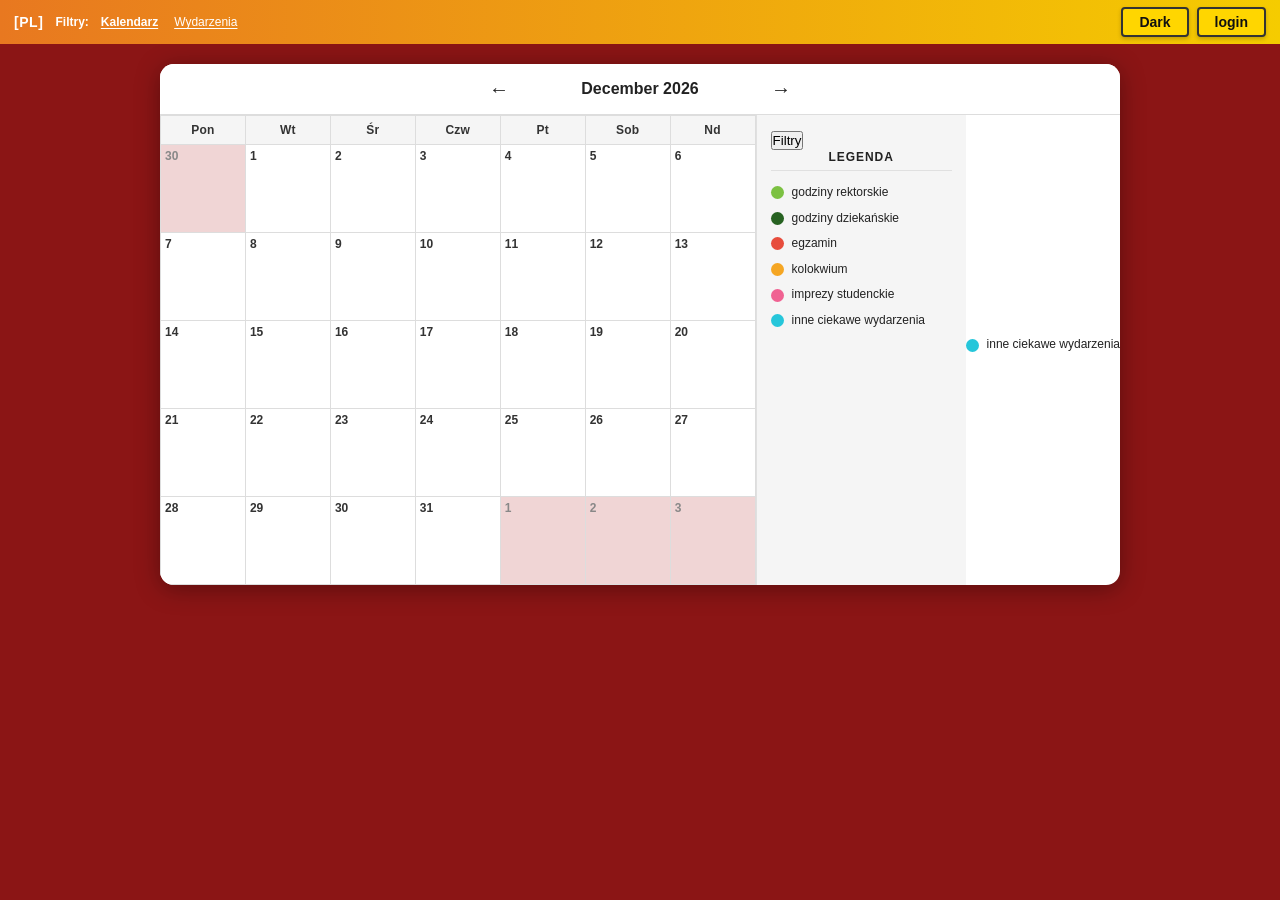
==== commit 92867e06: "Dodanie przełączenia między filtrami a legendą Filtry jeszcze nie zaimplementowane" ====
--- a/index.html
+++ b/index.html
@@ -54,22 +54,33 @@
 
                 <!-- Legenda (widok widza) -->
                 <section id="calendar-legend">
-                    <h3 class="legend-title">LEGENDA</h3>
-                    <div class="legend-item">
-                        <span class="legend-dot legend-dot--rektorskie"></span>godziny rektorskie
-                    </div>
-                    <div class="legend-item">
-                        <span class="legend-dot legend-dot--dziekanskie"></span>godziny dziekańskie
-                    </div>
-                    <div class="legend-item">
-                        <span class="legend-dot legend-dot--egzamin"></span>egzamin
-                    </div>
-                    <div class="legend-item">
-                        <span class="legend-dot legend-dot--kolokwium"></span>kolokwium
-                    </div>
-                    <div class="legend-item">
-                        <span class="legend-dot legend-dot--imprezy"></span>imprezy studenckie
-                    </div>
+                    <button class="btn-legend" id="legend-button">Filtry</button>
+                    <section class="legend-section">
+                        <h3 class="legend-title">LEGENDA</h3>
+                        <div class="legend-item">
+                            <span class="legend-dot legend-dot--rektorskie"></span>godziny rektorskie
+                        </div>
+                        <div class="legend-item">
+                            <span class="legend-dot legend-dot--dziekanskie"></span>godziny dziekańskie
+                        </div>
+                        <div class="legend-item">
+                            <span class="legend-dot legend-dot--egzamin"></span>egzamin
+                        </div>
+                        <div class="legend-item">
+                            <span class="legend-dot legend-dot--kolokwium"></span>kolokwium
+                        </div>
+                        <div class="legend-item">
+                            <span class="legend-dot legend-dot--imprezy"></span>imprezy studenckie
+                        </div>
+                        <div class="legend-item">
+                            <span class="legend-dot legend-dot--inne"></span>inne ciekawe wydarzenia
+                        </div>
+                    </section>
+                    <section class="legend-section" hidden>
+                        <h3 class="legend-title">FILTERS</h3>
+
+                    </section>
+                </section>
                     <div class="legend-item">
                         <span class="legend-dot legend-dot--inne"></span>inne ciekawe wydarzenia
                     </div>
@@ -188,6 +199,18 @@
                 document.getElementById("css-button").innerText = "Dark";
             }
         });
+
+        // -- Legend Filters Change --
+        document.getElementById("legend-button").addEventListener("click", function (){
+            if (document.getElementById("legend-button").innerText === "Filtry") {
+                document.getElementById("legend-button").innerText = "Legenda";
+            } else {
+                document.getElementById("legend-button").innerText = "Filtry";
+            }
+            document.getElementsByClassName("legend-section")[0].classList.toggle("hidden");
+            document.getElementsByClassName("legend-section")[1].classList.toggle("hidden");
+        });
+
         document.getElementById("login-button").addEventListener("click", function () {
             if (!Auth.isLoggedIn()) {
                 window.location = "00-01-login.html";
@@ -195,6 +218,20 @@
         });
         document.getElementById("next-month-button").addEventListener("click", () => nextMonth());
         document.getElementById("prev-month-button").addEventListener("click", () => prevMonth());
+        document.getElementById("legend-button").addEventListener("click", function (event) {
+            console.log("legend event");
+            if (document.getElementsByClassName("legend-title")[0].innerText === "LEGENDA") {
+                // Filters
+                document.getElementsByClassName("legend-title")[0].innerText = "FILTRY";
+                document.getElementById("legend-button").innerText = "LEGENDA";
+            } else {
+                // Legend
+                document.getElementsByClassName("legend-title")[0].innerText = "LEGENDA";
+                document.getElementById("legend-button").innerText = "FILTRY";
+            }
+            document.getElementsByClassName("legend-section")[0].toggleAttribute("hidden");
+            document.getElementsByClassName("legend-section")[1].toggleAttribute("hidden");
+        })
     </script>
 </body>
 </html>
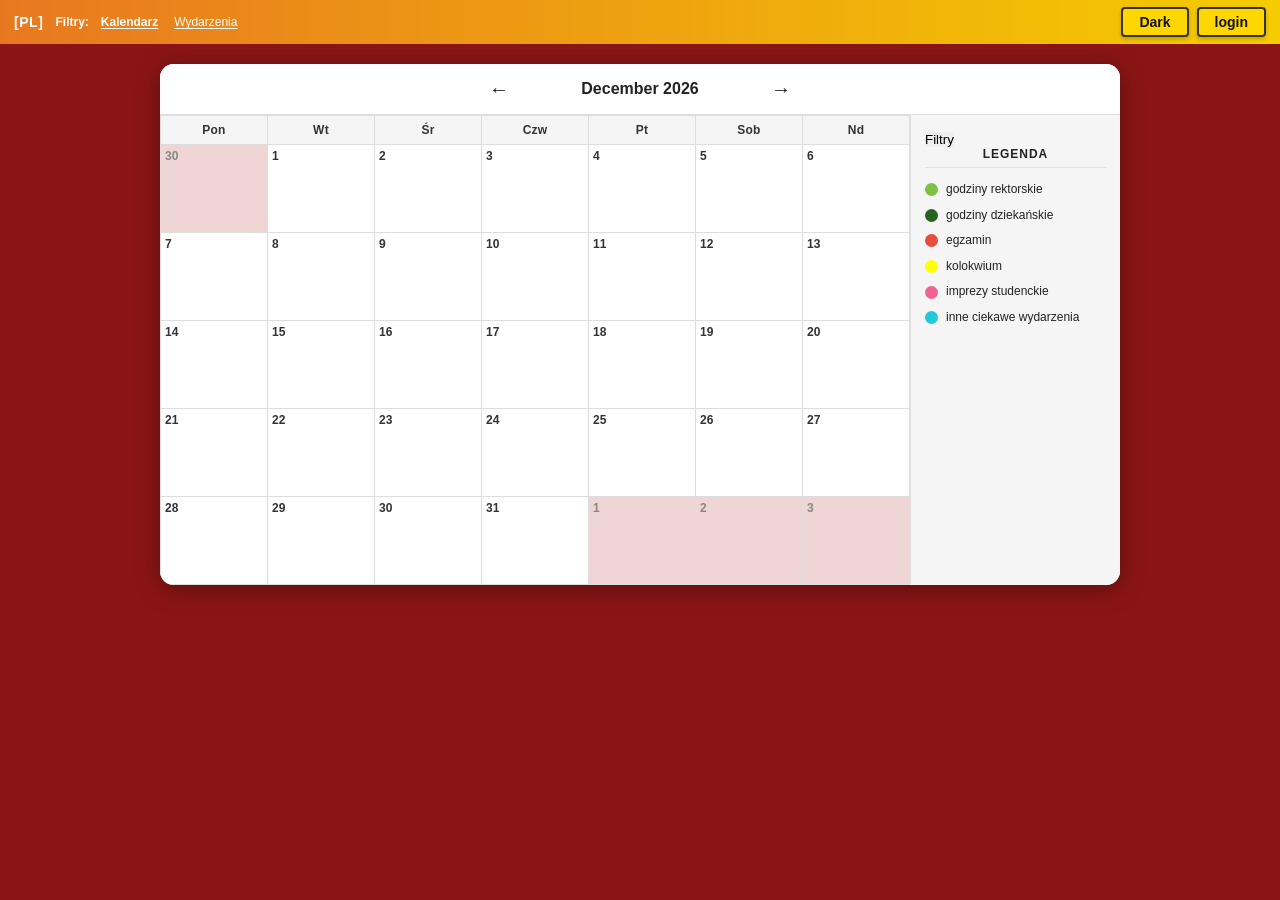
==== commit bcd3712d: "Dodanie zmiany kolorów" ====
--- a/index.html
+++ b/index.html
@@ -18,6 +18,7 @@
     <script src="01-pages/00-00-index/05-js/auth.js"></script>
     <script src="01-pages/00-00-index/05-js/index.js"></script>
     <script src="01-pages/00-00-index/05-js/editor.js"></script>
+    <script src="01-pages/00-00-index/05-js/legend-color.js"></script>
 </head>
 <body>
     <header class="app-header">
@@ -78,11 +79,23 @@
                     </section>
                     <section class="legend-section" hidden>
                         <h3 class="legend-title">FILTERS</h3>
+                        <!-- Rok -->
+                        <!-- Kierunek -->
+                        <!-- Grupa -->
+                        <!-- Obieralny 1 -->
+                        <!-- Obieralny 2 -->
 
                     </section>
                 </section>
+
+                <!-- Kolor Picker (widok widza) -->
+                <section id="calendar-color" class="editor-panel" hidden>
+                    <h3 class="color-title">COLOR</h3>
                     <div class="legend-item">
-                        <span class="legend-dot legend-dot--inne"></span>inne ciekawe wydarzenia
+                        <label class="legend-dot legend-dot--color" for="color-input"></label>
+                        <input type="color" class="color-input" id="color-input" value="#000000"><br>
+                        <button class="btn-color" id="color-confirm">Zatwierdź</button>
+                        <button id="color-exit">Wyjdź</button>
                     </div>
                 </section>
 
@@ -169,14 +182,40 @@
     </div>
 
     <script>
+        let currentColor = null;
         document.addEventListener("DOMContentLoaded", function ()
         {
-            start()
+            start();
+            colorRead();
+            document.querySelectorAll(".legend-dot").forEach(function(element) {
+                element.addEventListener("click", function () {
+                    console.log(element.classList[1]);
+                    currentColor = element.classList[1];
+                    openPicker();
+                });
+            });
             disableStylesheet(document.getElementsByClassName("css-dark")[0]);
             disableStylesheet(document.getElementsByClassName("css-dark")[1]);
             disableStylesheet(document.getElementsByClassName("css-contrast")[0]);
             disableStylesheet(document.getElementsByClassName("css-contrast")[1]);
         });
+
+        // -- Color Picker --
+        document.getElementById("color-exit").addEventListener("click", function () {
+            currentColor = null;
+            closePicker();
+        })
+        document.getElementById("color-confirm").addEventListener("click", function () {
+            colorEdit(currentColor);
+            colorSet(currentColor, document.getElementById("color-input").value);
+            currentColor = null;
+            closePicker();
+        });
+        document.addEventListener("calendarRendered", function() {
+            console.log("calendarRendered");
+            colorRead();
+        });
+
         // -- CSS Change --
         document.getElementById("css-button").addEventListener("click", function () {
             if (document.getElementById("css-button").innerText === "Dark") {
@@ -216,8 +255,12 @@
                 window.location = "00-01-login.html";
             }
         });
-        document.getElementById("next-month-button").addEventListener("click", () => nextMonth());
-        document.getElementById("prev-month-button").addEventListener("click", () => prevMonth());
+        document.getElementById("next-month-button").addEventListener("click", function () {
+            nextMonth();
+        });
+        document.getElementById("prev-month-button").addEventListener("click", function () {
+            prevMonth();
+        });
         document.getElementById("legend-button").addEventListener("click", function (event) {
             console.log("legend event");
             if (document.getElementsByClassName("legend-title")[0].innerText === "LEGENDA") {
--- a/01-pages/00-00-index/01-css/calendar.css
+++ b/01-pages/00-00-index/01-css/calendar.css
@@ -210,6 +210,11 @@
   margin-bottom: 14px;
   padding-bottom: 6px;
   border-bottom: 1px solid var(--color-legend-border);
+}
+
+.btn-legend {
+  align-items: center;
+  border: none;
 }
 
 .legend-item {
